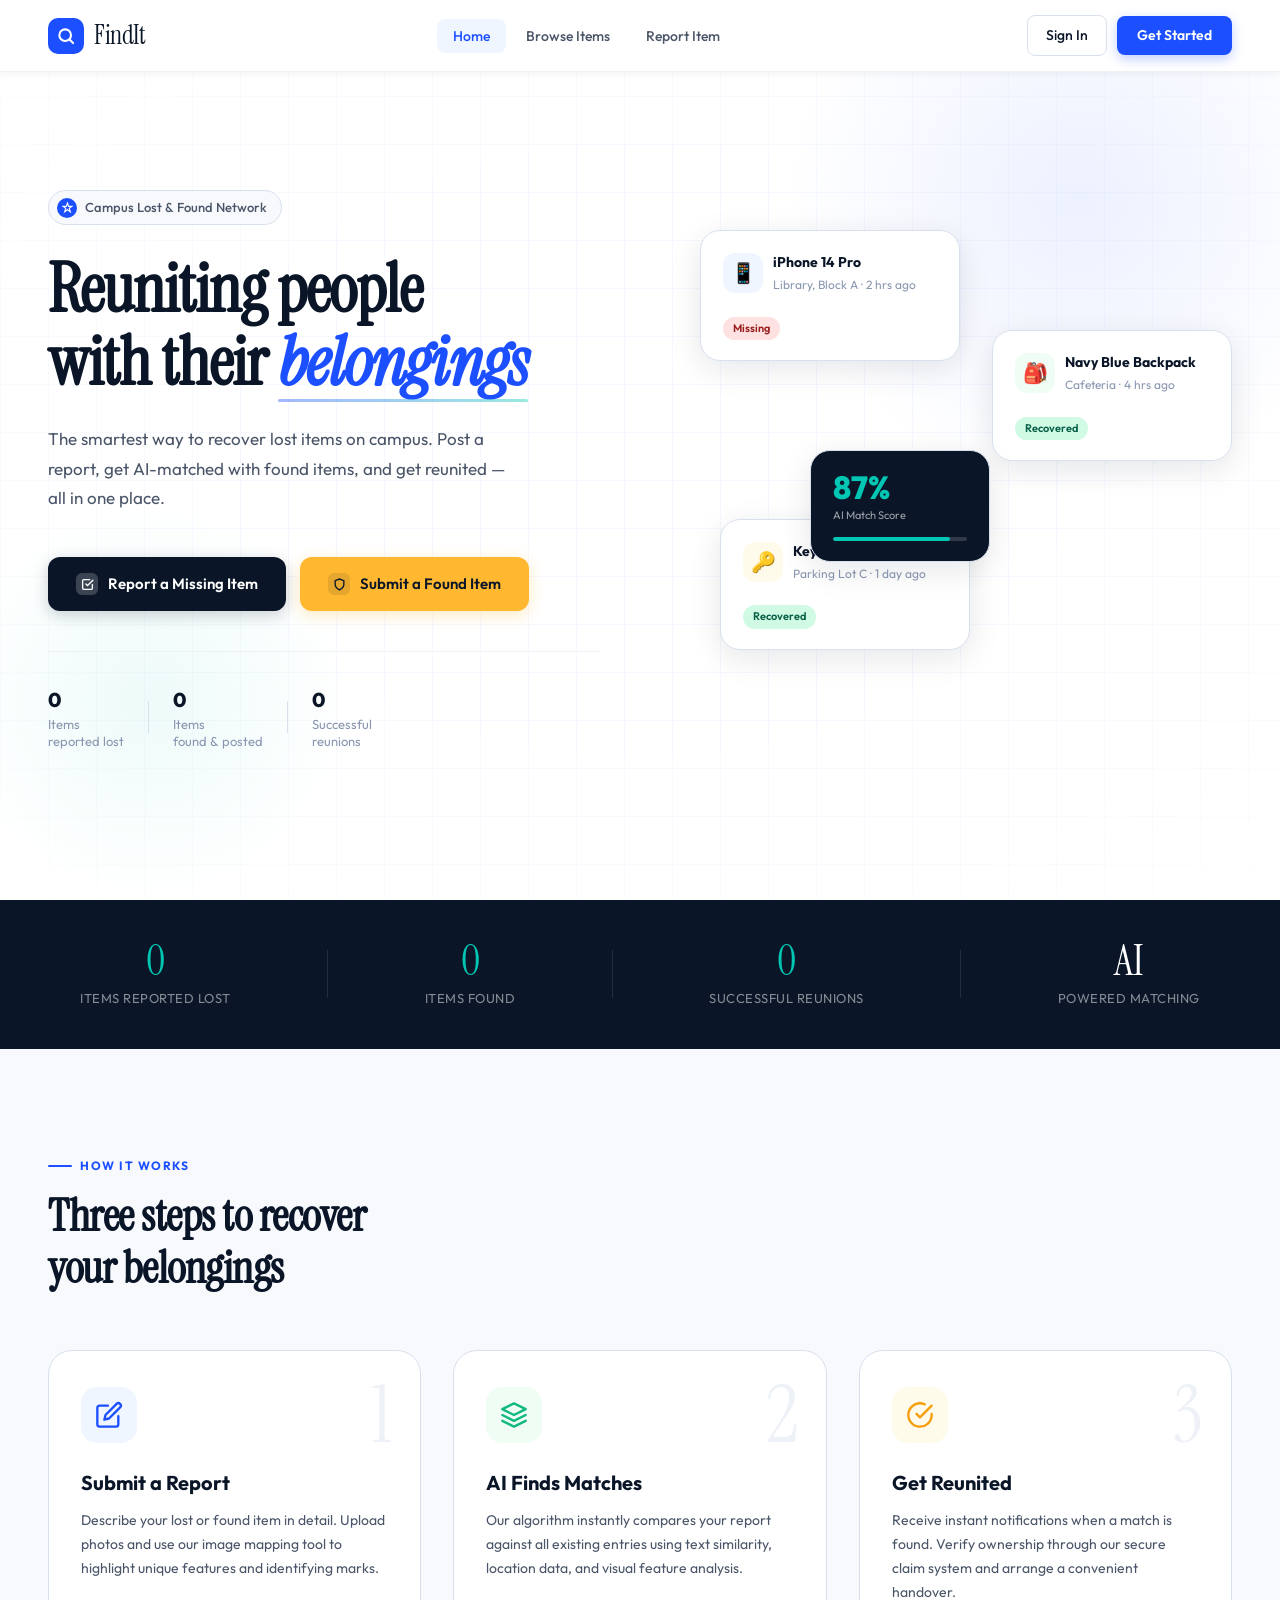
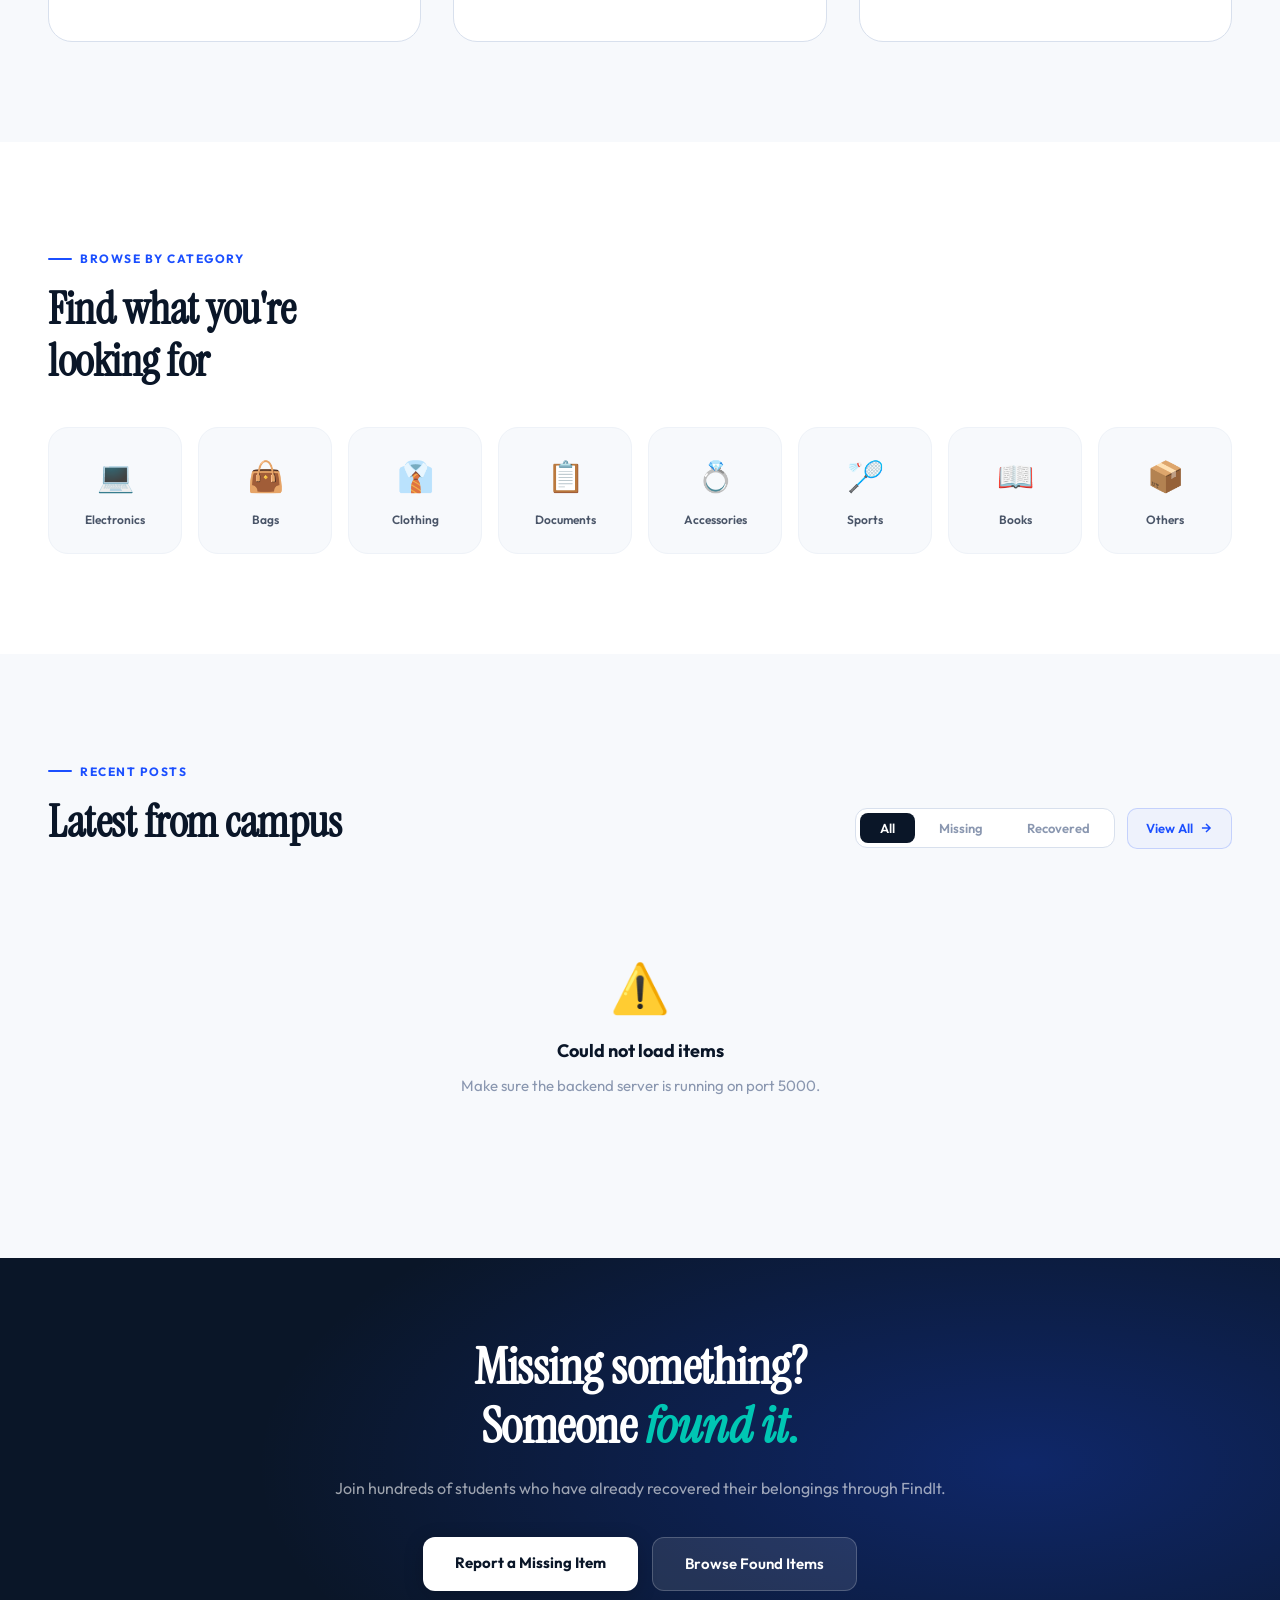
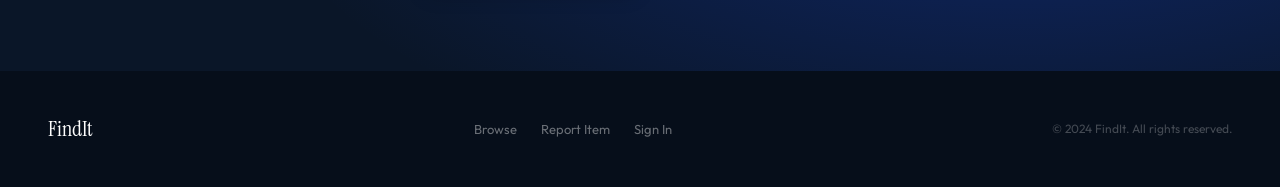
==== frontend/index.html @ bd4a15d5 "Final upload" ====
<!DOCTYPE html>
<html lang="en">
<head>
  <meta charset="UTF-8">
  <meta name="viewport" content="width=device-width, initial-scale=1.0">
  <title>FindIt — College Lost & Found Portal</title>
  <link rel="preconnect" href="https://fonts.googleapis.com">
  <link rel="preconnect" href="https://fonts.gstatic.com" crossorigin>
  <link href="https://fonts.googleapis.com/css2?family=Instrument+Serif:ital@0;1&family=Outfit:wght@300;400;500;600;700;800&display=swap" rel="stylesheet">
  <link rel="stylesheet" href="css/style.css">
  <style>
    :root {
      --navy:    #0A1628;
      --blue:    #1B4FFF;
      --sky:     #4C8EFF;
      --teal:    #00C6B3;
      --amber:   #FFB830;
      --cream:   #FFF8F0;
      --white:   #FFFFFF;
      --gray-50: #F7F9FC;
      --gray-100:#EEF2F8;
      --gray-200:#D8E0ED;
      --gray-400:#8A97B0;
      --gray-600:#4A5568;
      --text:    #0A1628;
      --shadow-sm: 0 2px 8px rgba(10,22,40,0.06);
      --shadow-md: 0 8px 32px rgba(10,22,40,0.10);
      --shadow-lg: 0 20px 60px rgba(10,22,40,0.14);
    }

    * { box-sizing: border-box; margin: 0; padding: 0; }
    html { scroll-behavior: smooth; }
    body {
      font-family: 'Outfit', sans-serif;
      background: var(--white);
      color: var(--text);
      overflow-x: hidden;
      -webkit-font-smoothing: antialiased;
    }
    a { text-decoration: none; color: inherit; }

    /* ── NAVBAR ── */
    .navbar {
      position: fixed; top: 0; left: 0; right: 0; z-index: 100;
      display: flex; align-items: center; justify-content: space-between;
      padding: 0 48px; height: 72px;
      background: rgba(255,255,255,0.92);
      backdrop-filter: blur(20px);
      border-bottom: 1px solid rgba(10,22,40,0.06);
      animation: fadeDown 0.6s ease both;
    }
    @keyframes fadeDown { from { opacity:0; transform:translateY(-16px); } to { opacity:1; transform:translateY(0); } }

    .nav-logo {
      display: flex; align-items: center; gap: 10px;
      font-family: 'Instrument Serif', serif;
      font-size: 26px; color: var(--navy);
      letter-spacing: -0.5px;
    }
    .nav-logo-icon {
      width: 36px; height: 36px;
      background: var(--blue);
      border-radius: 10px;
      display: flex; align-items: center; justify-content: center;
    }
    .nav-logo-icon svg { width: 20px; height: 20px; fill: none; stroke: white; stroke-width: 2.5; stroke-linecap: round; }

    .nav-links {
      display: flex; align-items: center; gap: 4px; list-style: none;
    }
    .nav-links a {
      padding: 8px 16px; border-radius: 8px;
      font-size: 14px; font-weight: 500; color: var(--gray-600);
      transition: all 0.18s;
    }
    .nav-links a:hover { background: var(--gray-50); color: var(--navy); }
    .nav-links a.active { color: var(--blue); }

    .nav-cta { display: flex; align-items: center; gap: 10px; }
    .btn-nav-login {
      padding: 8px 18px; border-radius: 8px;
      font-size: 14px; font-weight: 500; color: var(--navy);
      border: 1.5px solid var(--gray-200);
      transition: all 0.18s; background: white;
    }
    .btn-nav-login:hover { border-color: var(--blue); color: var(--blue); }
    .btn-nav-primary {
      padding: 8px 20px; border-radius: 8px;
      font-size: 14px; font-weight: 600; color: white;
      background: var(--blue);
      border: none; transition: all 0.18s;
      box-shadow: 0 4px 12px rgba(27,79,255,0.28);
    }
    .btn-nav-primary:hover { background: #1240E0; transform: translateY(-1px); box-shadow: 0 6px 20px rgba(27,79,255,0.36); }

    /* ── HERO ── */
    .hero {
      min-height: 100vh;
      display: flex; align-items: center;
      padding: 120px 48px 80px;
      position: relative;
      background: var(--white);
      overflow: hidden;
    }

    /* Subtle grid background */
    .hero::before {
      content: '';
      position: absolute; inset: 0;
      background-image:
        linear-gradient(rgba(27,79,255,0.04) 1px, transparent 1px),
        linear-gradient(90deg, rgba(27,79,255,0.04) 1px, transparent 1px);
      background-size: 48px 48px;
      mask-image: radial-gradient(ellipse 80% 80% at 50% 50%, black 40%, transparent 100%);
    }

    /* Glow blobs */
    .hero-blob-1 {
      position: absolute; width: 600px; height: 600px;
      background: radial-gradient(circle, rgba(27,79,255,0.08) 0%, transparent 70%);
      top: -100px; right: -100px; border-radius: 50%;
      animation: blobFloat 8s ease-in-out infinite;
    }
    .hero-blob-2 {
      position: absolute; width: 400px; height: 400px;
      background: radial-gradient(circle, rgba(0,198,179,0.07) 0%, transparent 70%);
      bottom: 0; left: -50px; border-radius: 50%;
      animation: blobFloat 10s ease-in-out infinite reverse;
    }
    @keyframes blobFloat { 0%,100% { transform: translate(0,0); } 50% { transform: translate(20px,-20px); } }

    .hero-inner {
      max-width: 1200px; margin: 0 auto; width: 100%;
      display: grid; grid-template-columns: 1fr 1fr;
      gap: 80px; align-items: center;
      position: relative; z-index: 1;
    }

    .hero-left { animation: fadeUp 0.8s ease 0.2s both; }
    @keyframes fadeUp { from { opacity:0; transform:translateY(24px); } to { opacity:1; transform:translateY(0); } }

    .hero-tag {
      display: inline-flex; align-items: center; gap: 8px;
      padding: 6px 14px 6px 8px;
      background: var(--gray-50);
      border: 1px solid var(--gray-200);
      border-radius: 100px;
      font-size: 13px; font-weight: 500; color: var(--gray-600);
      margin-bottom: 28px;
    }
    .hero-tag-dot {
      width: 20px; height: 20px; border-radius: 50%;
      background: var(--blue);
      display: flex; align-items: center; justify-content: center;
    }
    .hero-tag-dot svg { width: 11px; height: 11px; fill: none; stroke: white; stroke-width: 2.5; stroke-linecap: round; }

    .hero-title {
      font-family: 'Instrument Serif', serif;
      font-size: clamp(44px, 5.5vw, 68px);
      line-height: 1.08;
      color: var(--navy);
      margin-bottom: 24px;
      letter-spacing: -1px;
    }
    .hero-title em {
      font-style: italic;
      color: var(--blue);
      position: relative;
    }
    .hero-title em::after {
      content: '';
      position: absolute; bottom: 4px; left: 0; right: 0; height: 3px;
      background: linear-gradient(90deg, var(--blue), var(--teal));
      border-radius: 2px;
      opacity: 0.4;
    }

    .hero-sub {
      font-size: 17px; font-weight: 400; color: var(--gray-600);
      line-height: 1.75; margin-bottom: 44px; max-width: 460px;
    }

    .hero-actions { display: flex; gap: 14px; flex-wrap: wrap; }

    .btn-report-lost {
      display: inline-flex; align-items: center; gap: 10px;
      padding: 15px 28px; border-radius: 12px;
      font-size: 15px; font-weight: 600; color: white;
      background: var(--navy);
      border: none; cursor: pointer; transition: all 0.2s;
      box-shadow: 0 4px 16px rgba(10,22,40,0.2);
    }
    .btn-report-lost:hover { background: #142040; transform: translateY(-2px); box-shadow: 0 8px 28px rgba(10,22,40,0.28); }

    .btn-report-found {
      display: inline-flex; align-items: center; gap: 10px;
      padding: 15px 28px; border-radius: 12px;
      font-size: 15px; font-weight: 600; color: var(--navy);
      background: var(--amber);
      border: none; cursor: pointer; transition: all 0.2s;
      box-shadow: 0 4px 16px rgba(255,184,48,0.3);
    }
    .btn-report-found:hover { background: #F0A800; transform: translateY(-2px); box-shadow: 0 8px 28px rgba(255,184,48,0.4); }

    .btn-icon {
      width: 22px; height: 22px; border-radius: 6px;
      background: rgba(255,255,255,0.2);
      display: flex; align-items: center; justify-content: center; flex-shrink: 0;
    }
    .btn-icon svg { width: 13px; height: 13px; fill: none; stroke: currentColor; stroke-width: 2.5; stroke-linecap: round; }

    /* Hero trust bar */
    .hero-trust {
      display: flex; align-items: center; gap: 24px;
      margin-top: 40px; padding-top: 32px;
      border-top: 1px solid var(--gray-100);
    }
    .trust-item { display: flex; align-items: center; gap: 8px; }
    .trust-num { font-size: 20px; font-weight: 800; color: var(--navy); }
    .trust-label { font-size: 13px; color: var(--gray-400); line-height: 1.3; }
    .trust-divider { width: 1px; height: 32px; background: var(--gray-200); }

    /* ── HERO RIGHT — Floating Cards ── */
    .hero-right {
      position: relative; height: 480px;
      animation: fadeUp 0.8s ease 0.4s both;
    }

    .card-stack {
      position: absolute; inset: 0;
    }

    .fcard {
      position: absolute;
      background: white;
      border-radius: 20px;
      border: 1px solid var(--gray-200);
      box-shadow: var(--shadow-md);
      padding: 20px 22px;
      transition: transform 0.3s;
    }
    .fcard:hover { transform: translateY(-4px) !important; }

    .fcard-1 {
      top: 0; left: 20px; width: 260px;
      animation: float1 4s ease-in-out infinite;
    }
    .fcard-2 {
      top: 100px; right: 0; width: 240px;
      animation: float2 5s ease-in-out infinite;
    }
    .fcard-3 {
      bottom: 60px; left: 40px; width: 250px;
      animation: float3 4.5s ease-in-out infinite;
    }
    .fcard-match {
      top: 220px; left: 130px; width: 180px;
      background: var(--navy); color: white;
      animation: float2 3.5s ease-in-out infinite reverse;
    }

    @keyframes float1 { 0%,100%{transform:translateY(0)} 50%{transform:translateY(-10px)} }
    @keyframes float2 { 0%,100%{transform:translateY(0)} 50%{transform:translateY(-14px)} }
    @keyframes float3 { 0%,100%{transform:translateY(0)} 50%{transform:translateY(-8px)} }

    .fcard-header { display: flex; align-items: center; gap: 10px; margin-bottom: 12px; }
    .fcard-icon {
      width: 40px; height: 40px; border-radius: 12px;
      display: flex; align-items: center; justify-content: center;
      font-size: 20px; flex-shrink: 0;
    }
    .fcard-title { font-size: 14px; font-weight: 700; color: var(--navy); }
    .fcard-sub { font-size: 12px; color: var(--gray-400); margin-top: 2px; }
    .fcard-badge {
      display: inline-flex; padding: 3px 10px; border-radius: 100px;
      font-size: 11px; font-weight: 600; margin-top: 10px;
    }
    .badge-lost  { background: #FEE2E2; color: #991B1B; }
    .badge-found { background: #D1FAE5; color: #065F46; }

    .match-score {
      font-size: 32px; font-weight: 800; color: var(--teal);
      line-height: 1;
    }
    .match-label { font-size: 11px; color: rgba(255,255,255,0.6); margin-top: 4px; }
    .match-bar {
      height: 4px; background: rgba(255,255,255,0.15);
      border-radius: 2px; margin-top: 12px; overflow: hidden;
    }
    .match-fill {
      height: 100%; background: var(--teal); border-radius: 2px;
      width: 87%; animation: fillBar 2s ease 1s both;
    }
    @keyframes fillBar { from{width:0} to{width:87%} }

    /* ── STATS BAR ── */
    .stats-section {
      background: var(--navy);
      padding: 40px 48px;
    }
    .stats-inner {
      max-width: 1200px; margin: 0 auto;
      display: flex; align-items: center; justify-content: space-around;
      flex-wrap: wrap; gap: 32px;
    }
    .stat-item { text-align: center; }
    .stat-val {
      font-family: 'Instrument Serif', serif;
      font-size: 42px; color: white; line-height: 1;
    }
    .stat-val span { color: var(--teal); }
    .stat-lab { font-size: 13px; color: rgba(255,255,255,0.5); margin-top: 6px; letter-spacing: 0.5px; text-transform: uppercase; }
    .stat-div { width: 1px; height: 48px; background: rgba(255,255,255,0.1); }

    /* ── HOW IT WORKS ── */
    .hiw-section {
      padding: 100px 48px;
      background: var(--gray-50);
    }
    .section-label {
      display: inline-flex; align-items: center; gap: 8px;
      font-size: 12px; font-weight: 700; color: var(--blue);
      text-transform: uppercase; letter-spacing: 1.5px;
      margin-bottom: 16px;
    }
    .section-label::before {
      content: ''; width: 24px; height: 2px;
      background: var(--blue); border-radius: 1px;
    }
    .section-title {
      font-family: 'Instrument Serif', serif;
      font-size: clamp(32px, 3.5vw, 48px);
      color: var(--navy); line-height: 1.15;
      letter-spacing: -0.5px; margin-bottom: 56px;
    }
    .hiw-grid {
      max-width: 1200px; margin: 0 auto;
      display: grid; grid-template-columns: repeat(3, 1fr); gap: 32px;
    }
    .hiw-card {
      background: white; border-radius: 24px;
      padding: 36px 32px;
      border: 1px solid var(--gray-200);
      position: relative; overflow: hidden;
      transition: all 0.25s;
    }
    .hiw-card:hover { transform: translateY(-4px); box-shadow: var(--shadow-md); border-color: var(--blue); }
    .hiw-card::before {
      content: attr(data-num);
      position: absolute; top: 24px; right: 28px;
      font-family: 'Instrument Serif', serif;
      font-size: 80px; color: var(--gray-100);
      line-height: 1; pointer-events: none;
    }
    .hiw-icon {
      width: 56px; height: 56px; border-radius: 16px;
      display: flex; align-items: center; justify-content: center;
      margin-bottom: 24px;
    }
    .hiw-icon svg { width: 28px; height: 28px; fill: none; stroke-width: 2; stroke-linecap: round; stroke-linejoin: round; }
    .hiw-card h3 { font-size: 20px; font-weight: 700; color: var(--navy); margin-bottom: 10px; }
    .hiw-card p  { font-size: 14px; color: var(--gray-600); line-height: 1.7; }

    /* ── CATEGORIES ── */
    .cat-section {
      padding: 100px 48px;
      background: white;
    }
    .cat-grid {
      max-width: 1200px; margin: 0 auto;
      display: grid; grid-template-columns: repeat(8, 1fr); gap: 16px;
    }
    .cat-card {
      background: var(--gray-50);
      border: 1.5px solid var(--gray-100);
      border-radius: 20px; padding: 24px 12px;
      text-align: center; cursor: pointer;
      transition: all 0.2s;
    }
    .cat-card:hover {
      background: white;
      border-color: var(--blue);
      transform: translateY(-4px);
      box-shadow: 0 8px 24px rgba(27,79,255,0.1);
    }
    .cat-emoji { font-size: 30px; margin-bottom: 10px; display: block; }
    .cat-name  { font-size: 12px; font-weight: 600; color: var(--gray-600); }

    /* ── RECENT ITEMS ── */
    .items-section {
      padding: 100px 48px;
      background: var(--gray-50);
    }
    .items-header {
      max-width: 1200px; margin: 0 auto 40px;
      display: flex; align-items: flex-end; justify-content: space-between;
      flex-wrap: wrap; gap: 20px;
    }
    .toggle-pills {
      display: flex; background: white;
      border: 1.5px solid var(--gray-200);
      border-radius: 12px; padding: 4px; gap: 4px;
    }
    .pill {
      padding: 7px 20px; border-radius: 8px;
      font-size: 13px; font-weight: 600;
      border: none; background: none; cursor: pointer;
      color: var(--gray-400); transition: all 0.18s;
    }
    .pill.active { background: var(--navy); color: white; }

    .btn-view-all {
      display: inline-flex; align-items: center; gap: 6px;
      padding: 9px 18px; border-radius: 10px;
      font-size: 13px; font-weight: 600; color: var(--blue);
      border: 1.5px solid rgba(27,79,255,0.2);
      background: rgba(27,79,255,0.04);
      transition: all 0.18s;
    }
    .btn-view-all:hover { background: rgba(27,79,255,0.08); }
    .btn-view-all svg { width: 14px; height: 14px; fill: none; stroke: currentColor; stroke-width: 2.5; }

    .items-grid {
      max-width: 1200px; margin: 0 auto;
      display: grid; grid-template-columns: repeat(4, 1fr); gap: 20px;
    }
    .item-card {
      background: white; border-radius: 20px;
      border: 1.5px solid var(--gray-200);
      overflow: hidden; cursor: pointer; transition: all 0.22s;
    }
    .item-card:hover { transform: translateY(-5px); box-shadow: var(--shadow-md); border-color: rgba(27,79,255,0.3); }
    .item-img {
      width: 100%; height: 180px; object-fit: cover;
      background: var(--gray-50); display: block;
    }
    .item-img-placeholder {
      width: 100%; height: 180px;
      background: linear-gradient(135deg, var(--gray-50), var(--gray-100));
      display: flex; align-items: center; justify-content: center;
      font-size: 48px;
    }
    .item-body { padding: 16px 18px 20px; }
    .item-badges { display: flex; gap: 6px; margin-bottom: 10px; }
    .item-badge {
      padding: 3px 10px; border-radius: 100px;
      font-size: 11px; font-weight: 700; text-transform: uppercase; letter-spacing: 0.3px;
    }
    .item-badge-lost   { background: #FEE2E2; color: #991B1B; }
    .item-badge-found  { background: #D1FAE5; color: #065F46; }
    .item-badge-open   { background: #DBEAFE; color: #1D4ED8; }
    .item-badge-resolved { background: var(--gray-100); color: var(--gray-600); }
    .item-title { font-size: 15px; font-weight: 700; color: var(--navy); margin-bottom: 8px; line-height: 1.4; }
    .item-meta  { display: flex; flex-direction: column; gap: 4px; }
    .item-meta-row { display: flex; align-items: center; gap: 6px; font-size: 12px; color: var(--gray-400); }
    .item-meta-row svg { width: 12px; height: 12px; fill: none; stroke: currentColor; stroke-width: 2; flex-shrink: 0; }

    /* skeleton */
    .skeleton { background: linear-gradient(90deg, var(--gray-100) 25%, var(--gray-200) 50%, var(--gray-100) 75%); background-size: 200%; animation: shimmer 1.3s infinite; border-radius: 8px; }
    @keyframes shimmer { to { background-position: -200% 0; } }

    /* ── CTA BANNER ── */
    .cta-section {
      padding: 80px 48px;
      background: var(--navy);
      position: relative; overflow: hidden;
    }
    .cta-section::before {
      content: '';
      position: absolute; inset: 0;
      background: radial-gradient(ellipse 60% 80% at 80% 50%, rgba(27,79,255,0.3), transparent);
    }
    .cta-inner {
      max-width: 800px; margin: 0 auto;
      text-align: center; position: relative; z-index: 1;
    }
    .cta-inner h2 {
      font-family: 'Instrument Serif', serif;
      font-size: clamp(32px, 4vw, 52px);
      color: white; line-height: 1.15; margin-bottom: 20px;
      letter-spacing: -0.5px;
    }
    .cta-inner h2 em { font-style: italic; color: var(--teal); }
    .cta-inner p { font-size: 16px; color: rgba(255,255,255,0.6); margin-bottom: 36px; }
    .cta-btns { display: flex; gap: 14px; justify-content: center; flex-wrap: wrap; }
    .btn-cta-primary {
      padding: 14px 32px; border-radius: 12px;
      font-size: 15px; font-weight: 700; color: var(--navy);
      background: white; border: none; cursor: pointer;
      transition: all 0.2s; box-shadow: 0 4px 20px rgba(0,0,0,0.2);
    }
    .btn-cta-primary:hover { transform: translateY(-2px); box-shadow: 0 8px 32px rgba(0,0,0,0.3); }
    .btn-cta-secondary {
      padding: 14px 32px; border-radius: 12px;
      font-size: 15px; font-weight: 600; color: white;
      background: rgba(255,255,255,0.1);
      border: 1.5px solid rgba(255,255,255,0.2); cursor: pointer;
      transition: all 0.2s;
    }
    .btn-cta-secondary:hover { background: rgba(255,255,255,0.16); }

    /* ── FOOTER ── */
    .footer {
      background: #060E1A; padding: 40px 48px;
      display: flex; align-items: center; justify-content: space-between;
      flex-wrap: wrap; gap: 20px;
    }
    .footer-logo {
      font-family: 'Instrument Serif', serif;
      font-size: 22px; color: white;
    }
    .footer-links { display: flex; gap: 24px; }
    .footer-links a { font-size: 13px; color: rgba(255,255,255,0.4); transition: color 0.18s; }
    .footer-links a:hover { color: rgba(255,255,255,0.8); }
    .footer-copy { font-size: 12px; color: rgba(255,255,255,0.25); }

    /* ── EMPTY STATE ── */
    .empty-state { text-align: center; padding: 60px 20px; grid-column: 1/-1; }
    .empty-state p { color: var(--gray-400); font-size: 15px; margin-top: 8px; }

    /* ── RESPONSIVE ── */
    @media (max-width: 1024px) {
      .hero-inner { grid-template-columns: 1fr; gap: 48px; }
      .hero-right { display: none; }
      .items-grid { grid-template-columns: repeat(3, 1fr); }
      .cat-grid   { grid-template-columns: repeat(4, 1fr); }
      .hiw-grid   { grid-template-columns: 1fr; }
    }
    @media (max-width: 768px) {
      .navbar { padding: 0 20px; }
      .nav-links { display: none; }
      .hero { padding: 100px 20px 60px; }
      .items-grid { grid-template-columns: repeat(2, 1fr); }
      .cat-grid   { grid-template-columns: repeat(4, 1fr); }
      .stats-inner { gap: 20px; }
      .stat-div { display: none; }
      .hiw-section, .cat-section, .items-section, .cta-section { padding: 64px 20px; }
      .footer { flex-direction: column; align-items: flex-start; padding: 32px 20px; }
    }
    @media (max-width: 480px) {
      .items-grid { grid-template-columns: 1fr; }
      .cat-grid   { grid-template-columns: repeat(4, 1fr); }
      .hero-actions { flex-direction: column; }
      .btn-report-lost, .btn-report-found { width: 100%; justify-content: center; }
    }
  </style>
</head>
<body>

<!-- NAVBAR -->
<nav class="navbar">
  <a href="index.html" class="nav-logo">
    <div class="nav-logo-icon">
      <svg viewBox="0 0 24 24"><circle cx="11" cy="11" r="7"/><path d="m16.5 16.5 4 4"/></svg>
    </div>
    FindIt
  </a>
  <ul class="nav-links">
    <li><a href="index.html" class="active">Home</a></li>
    <li><a href="pages/browse.html">Browse Items</a></li>
    <li><a href="pages/report.html">Report Item</a></li>
  </ul>
  <div class="nav-cta" id="nav-cta">
    <a href="pages/login.html" class="btn-nav-login">Sign In</a>
    <a href="pages/register.html" class="btn-nav-primary">Get Started</a>
  </div>
</nav>

<!-- HERO -->
<section class="hero">
  <div class="hero-blob-1"></div>
  <div class="hero-blob-2"></div>
  <div class="hero-inner">
    <div class="hero-left">
      <div class="hero-tag">
        <div class="hero-tag-dot">
          <svg viewBox="0 0 24 24"><path d="M12 2l2.4 7.4H22l-6.2 4.5 2.4 7.4L12 17l-6.2 4.3 2.4-7.4L2 9.4h7.6z"/></svg>
        </div>
        Campus Lost & Found Network
      </div>
      <h1 class="hero-title">
        Reuniting people<br>
        with their <em>belongings</em>
      </h1>
      <p class="hero-sub">
        The smartest way to recover lost items on campus. 
        Post a report, get AI-matched with found items, 
        and get reunited — all in one place.
      </p>
      <div class="hero-actions">
        <a href="pages/report.html?type=lost" class="btn-report-lost">
          <div class="btn-icon">
            <svg viewBox="0 0 24 24"><path d="M9 11l3 3L22 4"/><path d="M21 12v7a2 2 0 01-2 2H5a2 2 0 01-2-2V5a2 2 0 012-2h11"/></svg>
          </div>
          Report a Missing Item
        </a>
        <a href="pages/report.html?type=found" class="btn-report-found">
          <div class="btn-icon" style="background:rgba(10,22,40,0.1);">
            <svg viewBox="0 0 24 24"><path d="M12 22s8-4 8-10V5l-8-3-8 3v7c0 6 8 10 8 10z"/></svg>
          </div>
          Submit a Found Item
        </a>
      </div>
      <div class="hero-trust">
        <div class="trust-item">
          <div>
            <div class="trust-num" id="stat-lost">—</div>
            <div class="trust-label">Items<br>reported lost</div>
          </div>
        </div>
        <div class="trust-divider"></div>
        <div class="trust-item">
          <div>
            <div class="trust-num" id="stat-found">—</div>
            <div class="trust-label">Items<br>found & posted</div>
          </div>
        </div>
        <div class="trust-divider"></div>
        <div class="trust-item">
          <div>
            <div class="trust-num" id="stat-resolved">—</div>
            <div class="trust-label">Successful<br>reunions</div>
          </div>
        </div>
      </div>
    </div>

    <!-- Floating cards -->
    <div class="hero-right">
      <div class="card-stack">
        <div class="fcard fcard-1">
          <div class="fcard-header">
            <div class="fcard-icon" style="background:#EFF6FF;">📱</div>
            <div>
              <div class="fcard-title">iPhone 14 Pro</div>
              <div class="fcard-sub">Library, Block A · 2 hrs ago</div>
            </div>
          </div>
          <span class="fcard-badge badge-lost">Missing</span>
        </div>

        <div class="fcard fcard-2">
          <div class="fcard-header">
            <div class="fcard-icon" style="background:#F0FDF4;">🎒</div>
            <div>
              <div class="fcard-title">Navy Blue Backpack</div>
              <div class="fcard-sub">Cafeteria · 4 hrs ago</div>
            </div>
          </div>
          <span class="fcard-badge badge-found">Recovered</span>
        </div>

        <div class="fcard fcard-3">
          <div class="fcard-header">
            <div class="fcard-icon" style="background:#FFFBEB;">🔑</div>
            <div>
              <div class="fcard-title">Key Bundle</div>
              <div class="fcard-sub">Parking Lot C · 1 day ago</div>
            </div>
          </div>
          <span class="fcard-badge badge-found">Recovered</span>
        </div>

        <div class="fcard fcard-match">
          <div class="match-score">87%</div>
          <div class="match-label">AI Match Score</div>
          <div class="match-bar"><div class="match-fill"></div></div>
        </div>
      </div>
    </div>
  </div>
</section>

<!-- STATS BAR -->
<section class="stats-section">
  <div class="stats-inner">
    <div class="stat-item">
      <div class="stat-val"><span id="s-lost">0</span></div>
      <div class="stat-lab">Items Reported Lost</div>
    </div>
    <div class="stat-div"></div>
    <div class="stat-item">
      <div class="stat-val"><span id="s-found">0</span></div>
      <div class="stat-lab">Items Found</div>
    </div>
    <div class="stat-div"></div>
    <div class="stat-item">
      <div class="stat-val"><span id="s-resolved">0</span></div>
      <div class="stat-lab">Successful Reunions</div>
    </div>
    <div class="stat-div"></div>
    <div class="stat-item">
      <div class="stat-val">AI</div>
      <div class="stat-lab">Powered Matching</div>
    </div>
  </div>
</section>

<!-- HOW IT WORKS -->
<section class="hiw-section">
  <div style="max-width:1200px;margin:0 auto;">
    <div class="section-label">How It Works</div>
    <h2 class="section-title">Three steps to recover<br>your belongings</h2>
    <div class="hiw-grid">
      <div class="hiw-card" data-num="1">
        <div class="hiw-icon" style="background:#EFF6FF;">
          <svg stroke="#1B4FFF" viewBox="0 0 24 24"><path d="M11 4H4a2 2 0 00-2 2v14a2 2 0 002 2h14a2 2 0 002-2v-7"/><path d="M18.5 2.5a2.121 2.121 0 013 3L12 15l-4 1 1-4 9.5-9.5z"/></svg>
        </div>
        <h3>Submit a Report</h3>
        <p>Describe your lost or found item in detail. Upload photos and use our image mapping tool to highlight unique features and identifying marks.</p>
      </div>
      <div class="hiw-card" data-num="2">
        <div class="hiw-icon" style="background:#F0FDF4;">
          <svg stroke="#10B981" viewBox="0 0 24 24"><path d="M12 2L2 7l10 5 10-5-10-5z"/><path d="M2 17l10 5 10-5"/><path d="M2 12l10 5 10-5"/></svg>
        </div>
        <h3>AI Finds Matches</h3>
        <p>Our algorithm instantly compares your report against all existing entries using text similarity, location data, and visual feature analysis.</p>
      </div>
      <div class="hiw-card" data-num="3">
        <div class="hiw-icon" style="background:#FFFBEB;">
          <svg stroke="#F59E0B" viewBox="0 0 24 24"><path d="M22 11.08V12a10 10 0 11-5.93-9.14"/><polyline points="22 4 12 14.01 9 11.01"/></svg>
        </div>
        <h3>Get Reunited</h3>
        <p>Receive instant notifications when a match is found. Verify ownership through our secure claim system and arrange a convenient handover.</p>
      </div>
    </div>
  </div>
</section>

<!-- CATEGORIES -->
<section class="cat-section">
  <div style="max-width:1200px;margin:0 auto;">
    <div class="section-label">Browse by Category</div>
    <h2 class="section-title" style="margin-bottom:40px;">Find what you're<br>looking for</h2>
    <div class="cat-grid">
      <div class="cat-card" onclick="browseCategory('Electronics')">
        <span class="cat-emoji">💻</span>
        <div class="cat-name">Electronics</div>
      </div>
      <div class="cat-card" onclick="browseCategory('Bags')">
        <span class="cat-emoji">👜</span>
        <div class="cat-name">Bags</div>
      </div>
      <div class="cat-card" onclick="browseCategory('Clothing')">
        <span class="cat-emoji">👔</span>
        <div class="cat-name">Clothing</div>
      </div>
      <div class="cat-card" onclick="browseCategory('Documents')">
        <span class="cat-emoji">📋</span>
        <div class="cat-name">Documents</div>
      </div>
      <div class="cat-card" onclick="browseCategory('Accessories')">
        <span class="cat-emoji">💍</span>
        <div class="cat-name">Accessories</div>
      </div>
      <div class="cat-card" onclick="browseCategory('Sports')">
        <span class="cat-emoji">🏸</span>
        <div class="cat-name">Sports</div>
      </div>
      <div class="cat-card" onclick="browseCategory('Books')">
        <span class="cat-emoji">📖</span>
        <div class="cat-name">Books</div>
      </div>
      <div class="cat-card" onclick="browseCategory('Others')">
        <span class="cat-emoji">📦</span>
        <div class="cat-name">Others</div>
      </div>
    </div>
  </div>
</section>

<!-- RECENT ITEMS -->
<section class="items-section">
  <div class="items-header">
    <div>
      <div class="section-label">Recent Posts</div>
      <h2 class="section-title" style="margin-bottom:0;">Latest from campus</h2>
    </div>
    <div style="display:flex;align-items:center;gap:12px;flex-wrap:wrap;">
      <div class="toggle-pills">
        <button class="pill active" onclick="filterItems('all',this)">All</button>
        <button class="pill" onclick="filterItems('lost',this)">Missing</button>
        <button class="pill" onclick="filterItems('found',this)">Recovered</button>
      </div>
      <a href="pages/browse.html" class="btn-view-all">
        View All
        <svg viewBox="0 0 24 24"><path d="M5 12h14M12 5l7 7-7 7"/></svg>
      </a>
    </div>
  </div>
  <div class="items-grid" id="items-grid">
    <div class="item-card">
  <div class="skeleton" style="height:180px;border-radius:0;"></div>
  <div style="padding:16px 18px 20px;">
    <div class="skeleton" style="height:14px;width:80px;margin-bottom:12px;"></div>
    <div class="skeleton" style="height:18px;margin-bottom:8px;"></div>
    <div class="skeleton" style="height:12px;width:60%;"></div>
  </div>
</div>
<div class="item-card">
  <div class="skeleton" style="height:180px;border-radius:0;"></div>
  <div style="padding:16px 18px 20px;">
    <div class="skeleton" style="height:14px;width:80px;margin-bottom:12px;"></div>
    <div class="skeleton" style="height:18px;margin-bottom:8px;"></div>
    <div class="skeleton" style="height:12px;width:60%;"></div>
  </div>
</div>
<div class="item-card">
  <div class="skeleton" style="height:180px;border-radius:0;"></div>
  <div style="padding:16px 18px 20px;">
    <div class="skeleton" style="height:14px;width:80px;margin-bottom:12px;"></div>
    <div class="skeleton" style="height:18px;margin-bottom:8px;"></div>
    <div class="skeleton" style="height:12px;width:60%;"></div>
  </div>
</div>
<div class="item-card">
  <div class="skeleton" style="height:180px;border-radius:0;"></div>
  <div style="padding:16px 18px 20px;">
    <div class="skeleton" style="height:14px;width:80px;margin-bottom:12px;"></div>
    <div class="skeleton" style="height:18px;margin-bottom:8px;"></div>
    <div class="skeleton" style="height:12px;width:60%;"></div>
  </div>
</div>
  </div>
</section>

<!-- CTA BANNER -->
<section class="cta-section">
  <div class="cta-inner">
    <h2>Missing something?<br>Someone <em>found it.</em></h2>
    <p>Join hundreds of students who have already recovered their belongings through FindIt.</p>
    <div class="cta-btns">
      <a href="pages/report.html?type=lost" class="btn-cta-primary">Report a Missing Item</a>
      <a href="pages/browse.html" class="btn-cta-secondary">Browse Found Items</a>
    </div>
  </div>
</section>

<!-- FOOTER -->
<footer class="footer">
  <div class="footer-logo">FindIt</div>
  <div class="footer-links">
    <a href="pages/browse.html">Browse</a>
    <a href="pages/report.html">Report Item</a>
    <a href="pages/login.html">Sign In</a>
  </div>
  <div class="footer-copy">© 2024 FindIt. All rights reserved.</div>
</footer>

<script src="js/api.js"></script>
<script>
  let currentFilter = 'all';

  async function loadStats() {
    try {
      const data = await Items.stats();
      document.getElementById('stat-lost').textContent     = data.totalLost  || 0;
      document.getElementById('stat-found').textContent    = data.totalFound || 0;
      document.getElementById('stat-resolved').textContent = data.resolved   || 0;
      document.getElementById('s-lost').textContent        = data.totalLost  || 0;
      document.getElementById('s-found').textContent       = data.totalFound || 0;
      document.getElementById('s-resolved').textContent    = data.resolved   || 0;
    } catch(e) {
      ['stat-lost','stat-found','stat-resolved','s-lost','s-found','s-resolved']
        .forEach(id => document.getElementById(id).textContent = '0');
    }
  }

  function getCatIcon(c) {
    return {Electronics:'💻',Bags:'👜',Clothing:'👔',Documents:'📋',Accessories:'💍',Sports:'🏸',Books:'📖',Others:'📦'}[c]||'📦';
  }

  function formatDate(iso) {
    if (!iso) return '';
    const d = new Date(iso), now = new Date();
    const diff = Math.floor((now - d) / 1000);
    if (diff < 3600)   return `${Math.floor(diff/60)}m ago`;
    if (diff < 86400)  return `${Math.floor(diff/3600)}h ago`;
    if (diff < 604800) return `${Math.floor(diff/86400)}d ago`;
    return d.toLocaleDateString();
  }

  async function loadItems(type='all') {
    const grid = document.getElementById('items-grid');
    grid.innerHTML = [...Array(8)].fill(0).map(()=>`
      <div class="item-card">
        <div class="skeleton" style="height:180px;border-radius:0;"></div>
        <div style="padding:16px 18px 20px;">
          <div class="skeleton" style="height:14px;width:80px;margin-bottom:12px;"></div>
          <div class="skeleton" style="height:18px;margin-bottom:8px;"></div>
          <div class="skeleton" style="height:12px;width:60%;"></div>
        </div>
      </div>
    `).join('');

    try {
      const params = { limit: 8 };
      if (type !== 'all') params.type = type;
      const data = await Items.getAll(params);
      const items = data.items || [];

      if (!items.length) {
        grid.innerHTML = `<div class="empty-state">
          <div style="font-size:48px;margin-bottom:12px;">📭</div>
          <h3 style="font-size:18px;font-weight:700;color:var(--navy);">No items yet</h3>
          <p>Be the first to post a lost or found item!</p>
          <a href="pages/report.html" style="display:inline-block;margin-top:16px;padding:10px 24px;background:var(--blue);color:white;border-radius:10px;font-weight:600;font-size:14px;">Report an Item</a>
        </div>`;
        return;
      }

      grid.innerHTML = items.map(item => `
        <div class="item-card" onclick="window.location='pages/item.html?id=${item._id}'">
          ${item.imageUrl
            ? `<img class="item-img" src="${item.imageUrl}" alt="${item.title}" loading="lazy">`
            : `<div class="item-img-placeholder">${getCatIcon(item.category)}</div>`
          }
          <div class="item-body">
            <div class="item-badges">
              <span class="item-badge item-badge-${item.type}">${item.type==='lost'?'Missing':'Recovered'}</span>
              <span class="item-badge ${item.status==='resolved'?'item-badge-resolved':'item-badge-open'}">${item.status==='resolved'?'Closed':'Active'}</span>
            </div>
            <div class="item-title">${item.title}</div>
            <div class="item-meta">
              <div class="item-meta-row">
                <svg viewBox="0 0 24 24"><path d="M21 10c0 7-9 13-9 13s-9-6-9-13a9 9 0 0118 0z"/><circle cx="12" cy="10" r="3"/></svg>
                ${item.location}
              </div>
              <div class="item-meta-row">
                <svg viewBox="0 0 24 24"><circle cx="12" cy="12" r="10"/><polyline points="12 6 12 12 16 14"/></svg>
                ${formatDate(item.createdAt)}
                ${item.hotspots&&item.hotspots.length?`<span style="color:var(--amber);font-weight:600;">· ${item.hotspots.length} pins</span>`:''}
              </div>
            </div>
          </div>
        </div>
      `).join('');
    } catch(e) {
      grid.innerHTML = `<div class="empty-state">
        <div style="font-size:48px;margin-bottom:12px;">⚠️</div>
        <h3 style="font-size:18px;font-weight:700;color:var(--navy);">Could not load items</h3>
        <p>Make sure the backend server is running on port 5000.</p>
      </div>`;
    }
  }

  function filterItems(type, btn) {
    currentFilter = type;
    document.querySelectorAll('.pill').forEach(b => b.classList.remove('active'));
    btn.classList.add('active');
    loadItems(type);
  }

  function browseCategory(cat) {
    window.location.href = `pages/browse.html?category=${encodeURIComponent(cat)}`;
  }

  // Update navbar for logged in users
  const user = getCurrentUser();
  if (user) {
    document.getElementById('nav-cta').innerHTML = `
      <a href="pages/dashboard.html" class="btn-nav-login">Dashboard</a>
      <a href="pages/report.html" class="btn-nav-primary">+ Report Item</a>
    `;
  }

  loadStats();
  loadItems();
</script>
</body>
</html>
---- frontend/css/style.css ----
@import url('https://fonts.googleapis.com/css2?family=Poppins:wght@300;400;500;600;700;800&family=DM+Serif+Display:ital@0;1&display=swap');

/* ===== CSS VARIABLES ===== */
:root {
  --primary:        #2563EB;
  --primary-dark:   #1D4ED8;
  --primary-light:  #EFF6FF;
  --amber:          #F59E0B;
  --amber-light:    #FFFBEB;
  --success:        #10B981;
  --danger:         #EF4444;
  --bg:             #FFFFFF;
  --bg-secondary:   #F8F9FA;
  --bg-card:        #FFFFFF;
  --text:           #111827;
  --text-secondary: #6B7280;
  --border:         #E5E7EB;
  --shadow:         0 2px 12px rgba(0,0,0,0.08);
  --shadow-md:      0 4px 24px rgba(0,0,0,0.12);
  --shadow-lg:      0 8px 40px rgba(0,0,0,0.16);
  --radius:         16px;
  --radius-sm:      10px;
  --radius-pill:    999px;
}

/* ===== RESET ===== */
*, *::before, *::after { box-sizing: border-box; margin: 0; padding: 0; }
html { scroll-behavior: smooth; }
body {
  font-family: 'Poppins', sans-serif;
  background: var(--bg-secondary);
  color: var(--text);
  line-height: 1.6;
  -webkit-font-smoothing: antialiased;
}
a { text-decoration: none; color: inherit; }
img { max-width: 100%; }
button { font-family: inherit; cursor: pointer; }

/* ===== TOAST ANIMATION ===== */
@keyframes slideIn {
  from { opacity: 0; transform: translateX(40px); }
  to   { opacity: 1; transform: translateX(0); }
}

/* ===== NAVBAR ===== */
.navbar {
  position: sticky; top: 0; z-index: 100;
  background: white;
  border-bottom: 1px solid var(--border);
  box-shadow: 0 1px 8px rgba(0,0,0,0.06);
  padding: 0 32px;
  height: 68px;
  display: flex; align-items: center; justify-content: space-between;
}
.navbar-brand {
  display: flex; align-items: center; gap: 10px;
  font-size: 20px; font-weight: 800; color: var(--primary);
}
.navbar-brand .brand-dot { color: var(--amber); }
.nav-links {
  display: flex; align-items: center; gap: 8px;
  list-style: none;
}
.nav-links a {
  padding: 8px 16px;
  border-radius: var(--radius-pill);
  font-size: 14px; font-weight: 500; color: var(--text-secondary);
  transition: all 0.2s;
}
.nav-links a:hover { background: var(--bg-secondary); color: var(--primary); }
.nav-links a.active { color: var(--primary); background: var(--primary-light); }
.nav-actions { display: flex; align-items: center; gap: 10px; }

/* ===== BUTTONS ===== */
.btn {
  display: inline-flex; align-items: center; justify-content: center; gap: 8px;
  padding: 10px 22px;
  border-radius: var(--radius-pill);
  font-size: 14px; font-weight: 600;
  border: none; transition: all 0.2s;
  cursor: pointer; white-space: nowrap;
}
.btn-primary {
  background: linear-gradient(135deg, var(--primary), var(--primary-dark));
  color: white; box-shadow: 0 4px 12px rgba(37,99,235,0.3);
}
.btn-primary:hover {
  transform: translateY(-2px);
  box-shadow: 0 6px 20px rgba(37,99,235,0.4);
}
.btn-amber {
  background: linear-gradient(135deg, var(--amber), #D97706);
  color: white; box-shadow: 0 4px 12px rgba(245,158,11,0.3);
}
.btn-amber:hover {
  transform: translateY(-2px);
  box-shadow: 0 6px 20px rgba(245,158,11,0.4);
}
.btn-outline {
  background: transparent; color: var(--primary);
  border: 1.5px solid var(--primary);
}
.btn-outline:hover { background: var(--primary-light); }
.btn-ghost {
  background: transparent; color: var(--text-secondary); border: none;
}
.btn-ghost:hover { background: var(--bg-secondary); color: var(--text); }
.btn-sm { padding: 6px 14px; font-size: 13px; }
.btn-lg { padding: 14px 32px; font-size: 16px; }
.btn:disabled { opacity: 0.5; cursor: not-allowed; transform: none !important; }

/* ===== CARDS ===== */
.card {
  background: var(--bg-card);
  border-radius: var(--radius);
  box-shadow: var(--shadow);
  border: 1px solid var(--border);
  overflow: hidden;
  transition: transform 0.2s, box-shadow 0.2s;
}
.card:hover { transform: translateY(-3px); box-shadow: var(--shadow-md); }
.card-body { padding: 20px; }

/* ===== ITEM CARD ===== */
.item-card {
  background: white;
  border-radius: var(--radius);
  border: 1px solid var(--border);
  overflow: hidden;
  transition: all 0.2s;
  cursor: pointer;
}
.item-card:hover {
  transform: translateY(-4px);
  box-shadow: var(--shadow-md);
  border-color: var(--primary);
}
.item-card-img {
  width: 100%; height: 200px;
  object-fit: cover; display: block;
  background: var(--bg-secondary);
}
.item-card-img-placeholder {
  width: 100%; height: 200px;
  background: linear-gradient(135deg, #EFF6FF, #DBEAFE);
  display: flex; align-items: center; justify-content: center;
  font-size: 48px;
}
.item-card-body { padding: 16px; }
.item-card-title {
  font-size: 15px; font-weight: 600; color: var(--text);
  margin-bottom: 6px; line-height: 1.4;
  display: -webkit-box; -webkit-line-clamp: 2;
  -webkit-box-orient: vertical; overflow: hidden;
}
.item-card-meta {
  display: flex; flex-wrap: wrap; gap: 6px;
  margin-bottom: 10px;
}
.chip {
  display: inline-flex; align-items: center; gap: 4px;
  padding: 3px 10px;
  border-radius: var(--radius-pill);
  font-size: 12px; font-weight: 500;
  background: var(--bg-secondary); color: var(--text-secondary);
}
.chip-primary { background: var(--primary-light); color: var(--primary); }
.chip-amber   { background: var(--amber-light);   color: #92400E; }
.chip-success { background: #D1FAE5;              color: #065F46; }
.chip-danger  { background: #FEE2E2;              color: #991B1B; }

/* ===== BADGES ===== */
.badge {
  display: inline-flex; align-items: center; gap: 4px;
  padding: 4px 12px;
  border-radius: var(--radius-pill);
  font-size: 12px; font-weight: 600; text-transform: uppercase; letter-spacing: 0.5px;
}
.badge-lost   { background: #FEE2E2; color: #991B1B; }
.badge-found  { background: #D1FAE5; color: #065F46; }
.badge-open   { background: #DBEAFE; color: #1E40AF; }
.badge-resolved { background: #F3F4F6; color: #374151; }

/* ===== FORMS ===== */
.form-group { margin-bottom: 20px; }
.form-label {
  display: block; margin-bottom: 6px;
  font-size: 14px; font-weight: 500; color: var(--text);
}
.form-control {
  width: 100%; padding: 11px 16px;
  border: 1.5px solid var(--border);
  border-radius: var(--radius-sm);
  font-family: 'Poppins', sans-serif;
  font-size: 14px; color: var(--text);
  background: white;
  transition: border-color 0.2s, box-shadow 0.2s;
  outline: none;
}
.form-control:focus {
  border-color: var(--primary);
  box-shadow: 0 0 0 3px rgba(37,99,235,0.1);
}
.form-control::placeholder { color: var(--text-secondary); }
select.form-control { cursor: pointer; }
textarea.form-control { resize: vertical; min-height: 100px; }

/* ===== GRID ===== */
.container { max-width: 1200px; margin: 0 auto; padding: 0 24px; }
.grid { display: grid; gap: 24px; }
.grid-2 { grid-template-columns: repeat(2, 1fr); }
.grid-3 { grid-template-columns: repeat(3, 1fr); }
.grid-4 { grid-template-columns: repeat(4, 1fr); }

@media (max-width: 768px) {
  .grid-4 { grid-template-columns: repeat(2, 1fr); }
  .grid-3 { grid-template-columns: repeat(2, 1fr); }
  .grid-2 { grid-template-columns: 1fr; }
  .navbar { padding: 0 16px; }
  .nav-links { display: none; }
}
@media (max-width: 480px) {
  .grid-4, .grid-3, .grid-2 { grid-template-columns: 1fr; }
}

/* ===== SECTION STYLES ===== */
.section { padding: 64px 0; }
.section-title {
  font-family: 'DM Serif Display', serif;
  font-size: 36px; color: var(--text);
  margin-bottom: 8px;
}
.section-sub {
  color: var(--text-secondary); font-size: 16px; margin-bottom: 40px;
}

/* ===== LOADING ===== */
.spinner {
  width: 40px; height: 40px;
  border: 3px solid var(--border);
  border-top-color: var(--primary);
  border-radius: 50%;
  animation: spin 0.7s linear infinite;
  margin: 40px auto;
}
@keyframes spin { to { transform: rotate(360deg); } }

.skeleton {
  background: linear-gradient(90deg, #f0f0f0 25%, #e0e0e0 50%, #f0f0f0 75%);
  background-size: 200% 100%;
  animation: shimmer 1.2s infinite;
  border-radius: 8px;
}
@keyframes shimmer { to { background-position: -200% 0; } }

/* ===== EMPTY STATE ===== */
.empty-state {
  text-align: center; padding: 60px 20px;
}
.empty-state-icon { font-size: 64px; margin-bottom: 16px; }
.empty-state h3 { font-size: 20px; color: var(--text); margin-bottom: 8px; }
.empty-state p  { font-size: 15px; color: var(--text-secondary); }

/* ===== MODAL ===== */
.modal-backdrop {
  position: fixed; inset: 0;
  background: rgba(0,0,0,0.5);
  z-index: 900;
  display: flex; align-items: center; justify-content: center;
  padding: 20px;
  animation: fadeIn 0.2s;
}
@keyframes fadeIn { from { opacity: 0; } to { opacity: 1; } }
.modal {
  background: white; border-radius: var(--radius);
  padding: 32px; max-width: 500px; width: 100%;
  box-shadow: var(--shadow-lg);
  animation: slideUp 0.3s ease;
  max-height: 90vh; overflow-y: auto;
}
@keyframes slideUp {
  from { opacity: 0; transform: translateY(30px); }
  to   { opacity: 1; transform: translateY(0); }
}
.modal-title { font-size: 20px; font-weight: 700; margin-bottom: 20px; }

/* ===== STAT CARD ===== */
.stat-card {
  background: white; border-radius: var(--radius);
  padding: 24px; border: 1px solid var(--border);
  box-shadow: var(--shadow);
}
.stat-card-icon {
  width: 48px; height: 48px;
  border-radius: 12px;
  display: flex; align-items: center; justify-content: center;
  font-size: 22px; margin-bottom: 16px;
}
.stat-card-value {
  font-size: 32px; font-weight: 800; color: var(--text); line-height: 1;
}
.stat-card-label {
  font-size: 14px; color: var(--text-secondary); margin-top: 6px;
}

/* ===== SEARCH BAR ===== */
.search-wrapper {
  position: relative; display: flex; align-items: center;
}
.search-wrapper .search-icon {
  position: absolute; left: 14px;
  color: var(--text-secondary); font-size: 18px; pointer-events: none;
}
.search-input {
  width: 100%; padding: 12px 16px 12px 44px;
  border: 1.5px solid var(--border); border-radius: var(--radius-pill);
  font-family: 'Poppins', sans-serif; font-size: 14px;
  background: white; outline: none;
  transition: all 0.2s;
}
.search-input:focus {
  border-color: var(--primary);
  box-shadow: 0 0 0 3px rgba(37,99,235,0.1);
}

/* ===== PAGINATION ===== */
.pagination {
  display: flex; align-items: center; justify-content: center;
  gap: 6px; margin-top: 40px;
}
.page-btn {
  width: 38px; height: 38px;
  display: flex; align-items: center; justify-content: center;
  border-radius: 8px; border: 1.5px solid var(--border);
  background: white; font-size: 14px; font-weight: 500;
  cursor: pointer; transition: all 0.2s; color: var(--text);
}
.page-btn:hover { border-color: var(--primary); color: var(--primary); background: var(--primary-light); }
.page-btn.active { background: var(--primary); color: white; border-color: var(--primary); }

/* ===== UPLOAD ZONE ===== */
.upload-zone {
  border: 2px dashed var(--border); border-radius: var(--radius);
  padding: 40px 20px; text-align: center;
  background: var(--bg-secondary); cursor: pointer;
  transition: all 0.2s;
}
.upload-zone:hover { border-color: var(--primary); background: var(--primary-light); }
.upload-zone.dragover { border-color: var(--primary); background: var(--primary-light); }
.upload-zone-icon { font-size: 40px; margin-bottom: 12px; }
.upload-zone p { color: var(--text-secondary); font-size: 14px; }
.upload-zone strong { color: var(--primary); }

/* ===== STEP PROGRESS ===== */
.steps {
  display: flex; align-items: center; margin-bottom: 32px;
}
.step {
  display: flex; align-items: center; gap: 8px; flex: 1;
}
.step-circle {
  width: 36px; height: 36px;
  border-radius: 50%; border: 2px solid var(--border);
  display: flex; align-items: center; justify-content: center;
  font-size: 14px; font-weight: 600; color: var(--text-secondary);
  background: white; flex-shrink: 0; transition: all 0.3s;
}
.step.active .step-circle  { border-color: var(--primary); background: var(--primary); color: white; }
.step.done  .step-circle   { border-color: var(--success); background: var(--success); color: white; }
.step-label { font-size: 13px; font-weight: 500; color: var(--text-secondary); }
.step.active .step-label { color: var(--primary); }
.step-line  { flex: 1; height: 2px; background: var(--border); margin: 0 8px; }
.step.done + .step .step-line { background: var(--success); }

/* ===== SIDEBAR ===== */
.sidebar {
  width: 240px; flex-shrink: 0;
  background: white; border-right: 1px solid var(--border);
  min-height: calc(100vh - 68px); padding: 24px 16px;
}
.sidebar-nav { list-style: none; }
.sidebar-nav li a {
  display: flex; align-items: center; gap: 10px;
  padding: 10px 14px; border-radius: var(--radius-sm);
  font-size: 14px; font-weight: 500; color: var(--text-secondary);
  transition: all 0.2s; margin-bottom: 4px;
}
.sidebar-nav li a:hover { background: var(--bg-secondary); color: var(--text); }
.sidebar-nav li a.active { background: var(--primary-light); color: var(--primary); }
.sidebar-nav li a .icon { font-size: 18px; }

/* ===== NOTIFICATION BELL ===== */
.notif-bell {
  position: relative; cursor: pointer;
  width: 40px; height: 40px;
  border-radius: 50%; background: var(--bg-secondary);
  display: flex; align-items: center; justify-content: center;
  font-size: 18px; transition: all 0.2s; border: 1px solid var(--border);
}
.notif-bell:hover { background: var(--primary-light); }
.notif-badge {
  position: absolute; top: -4px; right: -4px;
  width: 18px; height: 18px;
  background: var(--danger); color: white;
  border-radius: 50%; font-size: 10px; font-weight: 700;
  display: flex; align-items: center; justify-content: center;
  border: 2px solid white;
}

/* ===== TOGGLE SWITCH ===== */
.toggle-group {
  display: inline-flex; background: var(--bg-secondary);
  border-radius: var(--radius-pill); padding: 4px;
  border: 1px solid var(--border);
}
.toggle-btn {
  padding: 8px 24px; border-radius: var(--radius-pill);
  font-size: 14px; font-weight: 500;
  border: none; background: none; cursor: pointer;
  color: var(--text-secondary); transition: all 0.2s;
}
.toggle-btn.active {
  background: white; color: var(--primary); font-weight: 600;
  box-shadow: 0 2px 8px rgba(0,0,0,0.1);
}
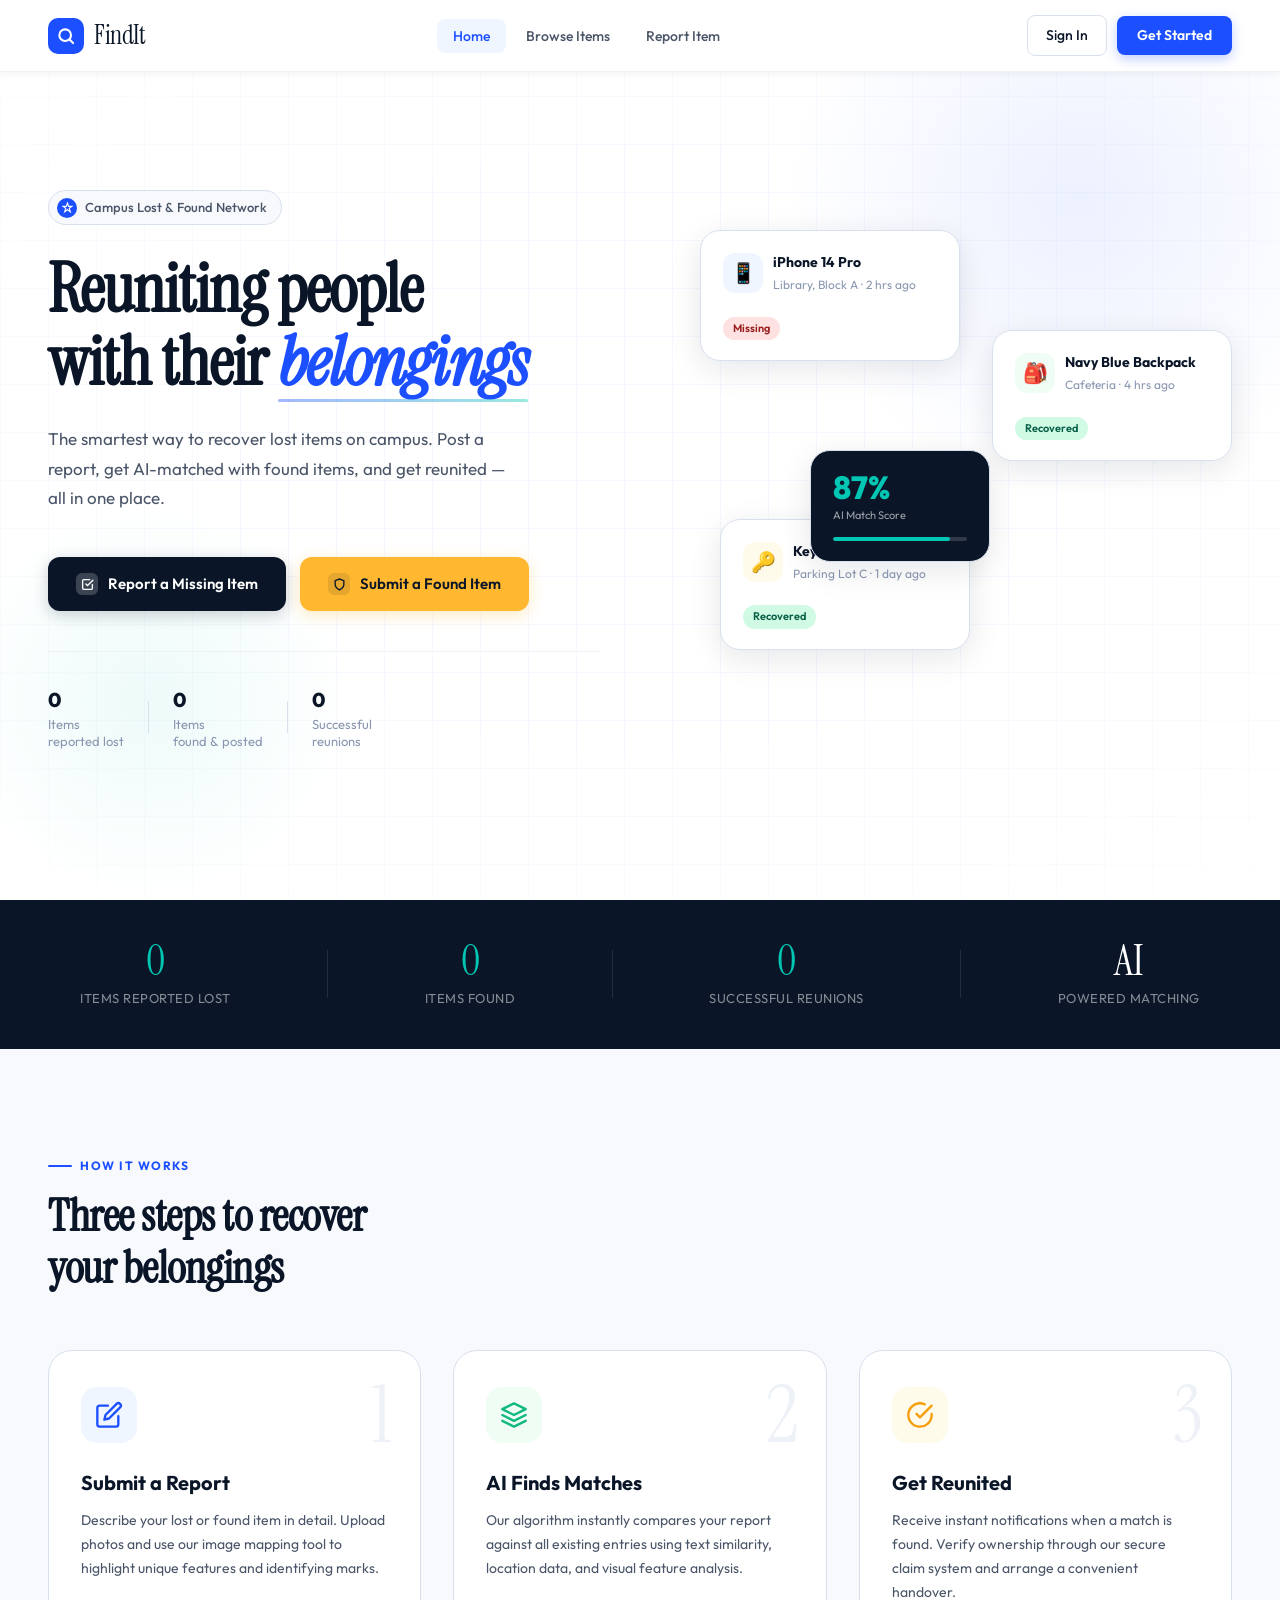
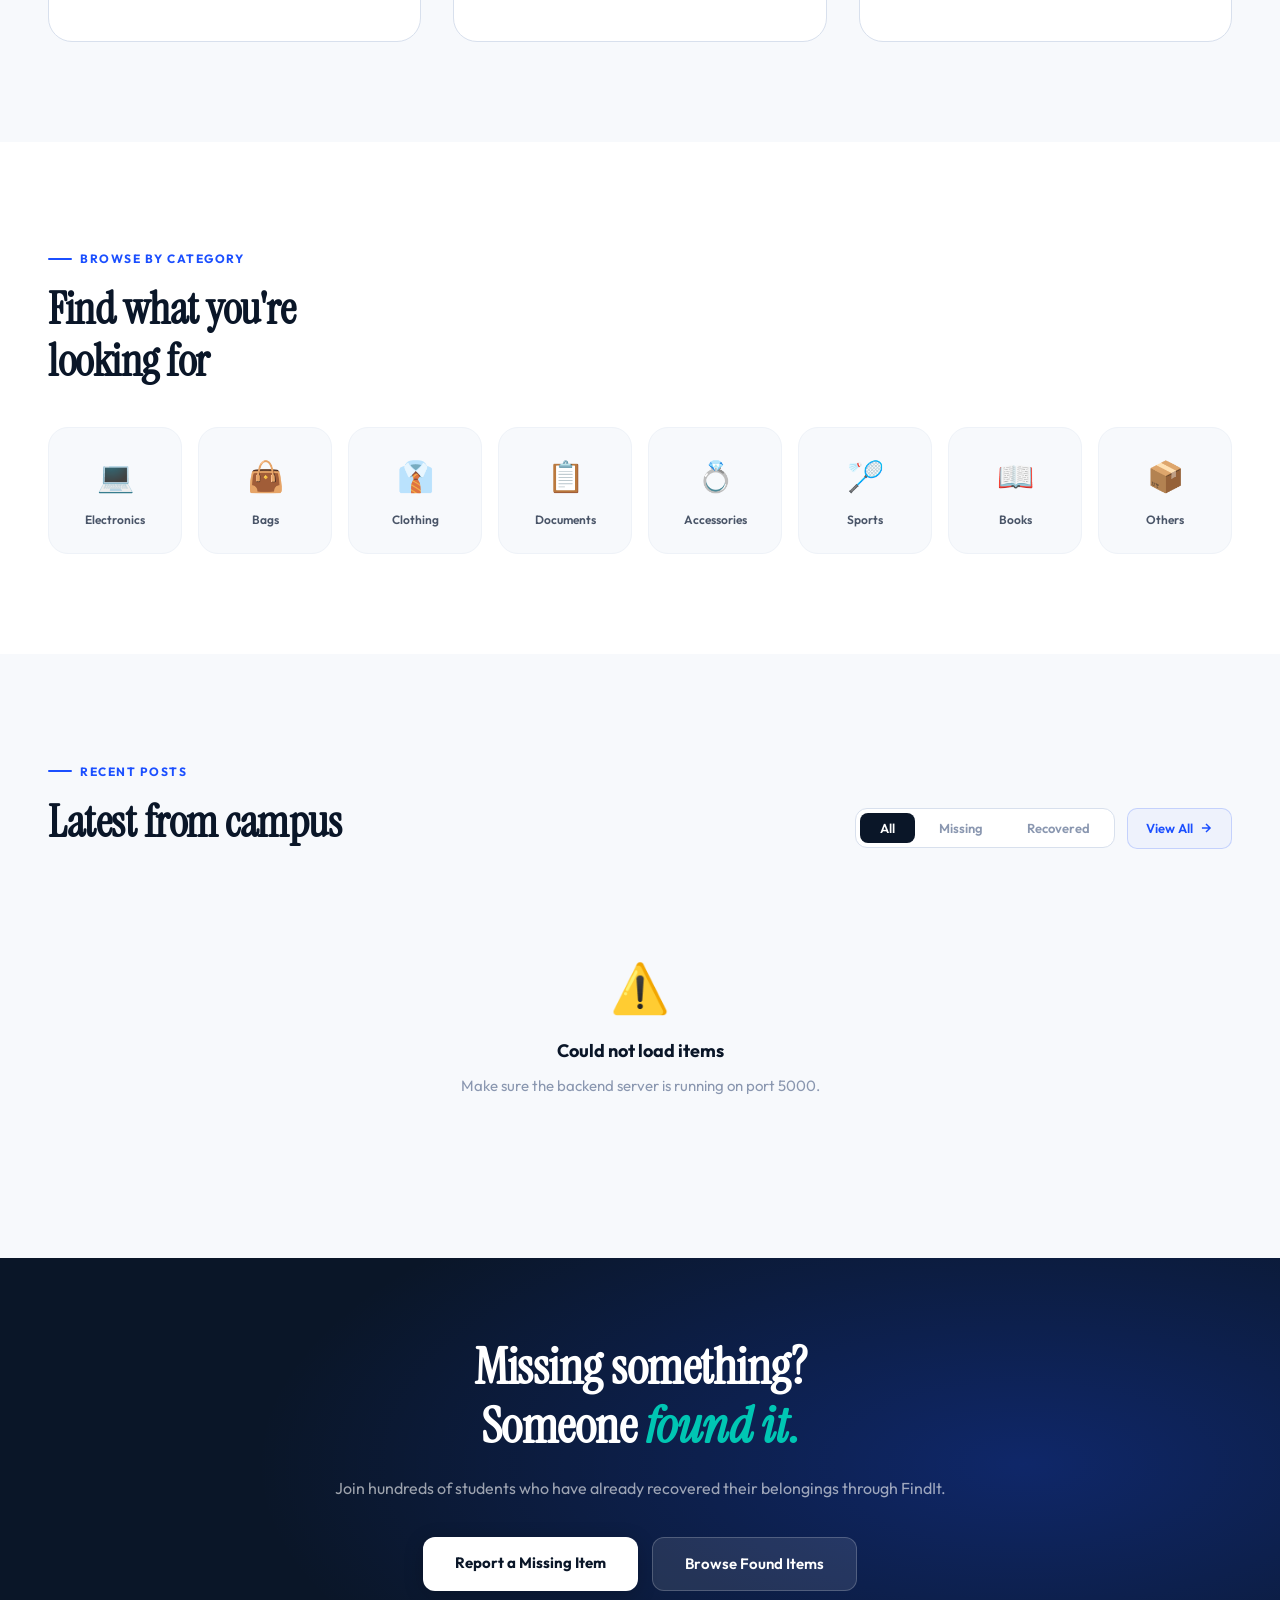
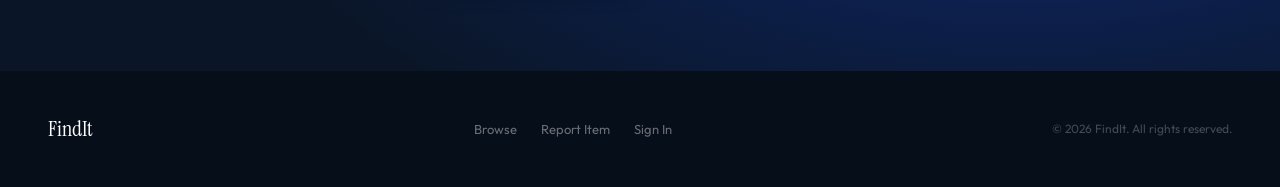
==== commit 3669eedf: "fix redirects, claims feature, copyright year" ====
--- a/frontend/index.html
+++ b/frontend/index.html
@@ -845,7 +845,7 @@
     <a href="pages/report.html">Report Item</a>
     <a href="pages/login.html">Sign In</a>
   </div>
-  <div class="footer-copy">© 2024 FindIt. All rights reserved.</div>
+  <div class="footer-copy">© 2026 FindIt. All rights reserved.</div>
 </footer>
 
 <script src="js/api.js"></script>
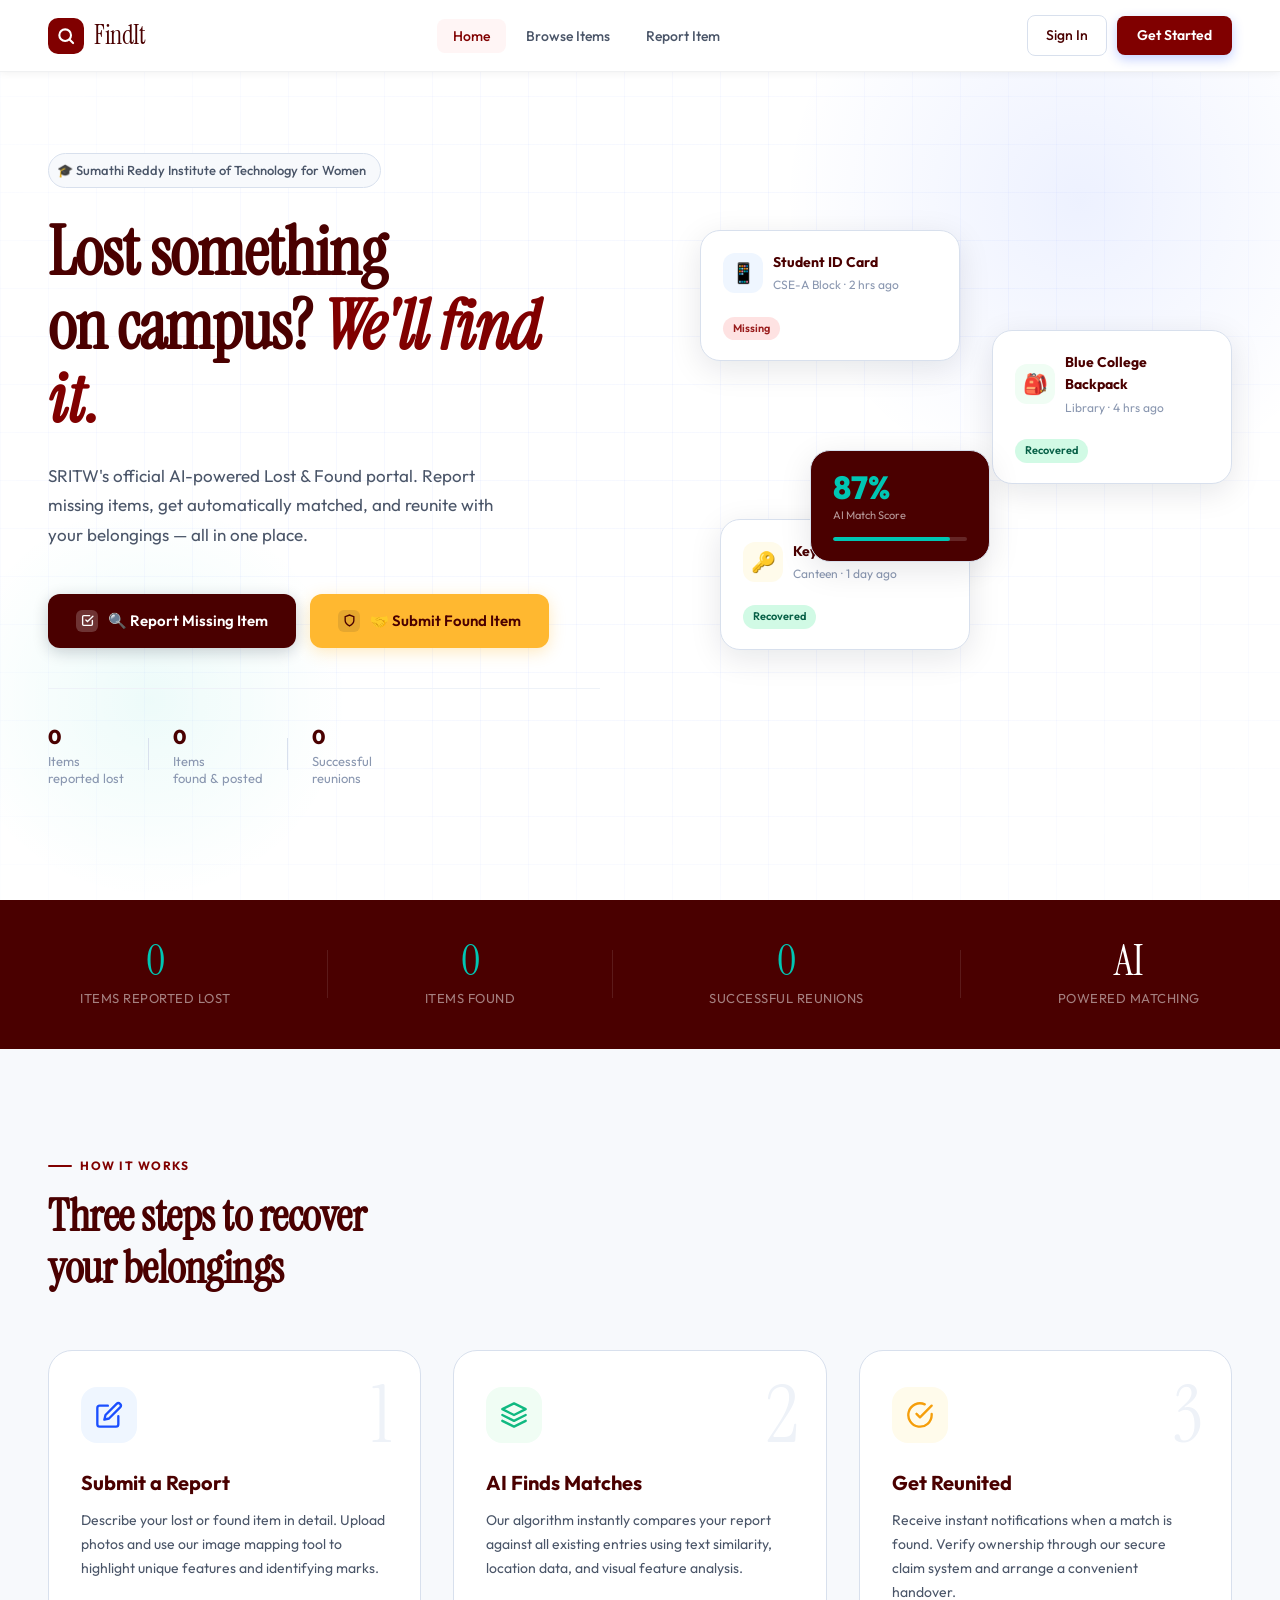
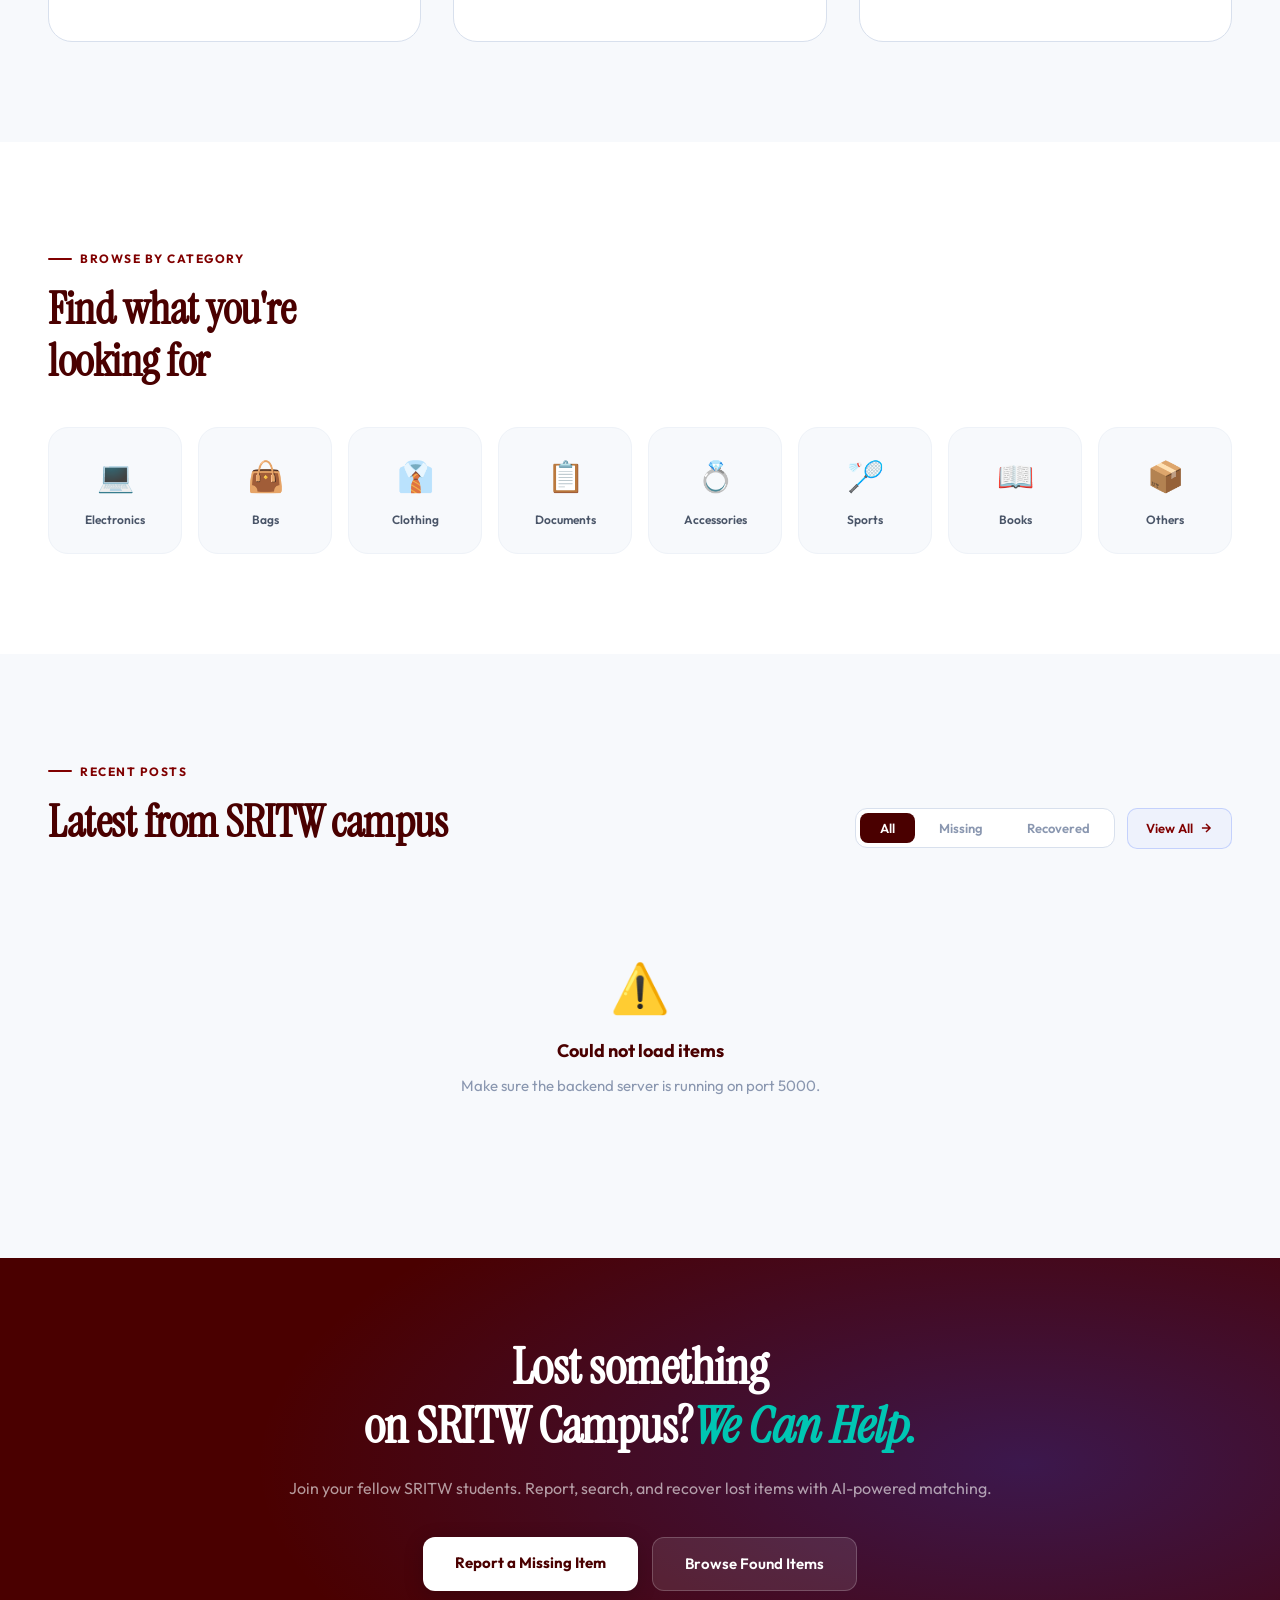
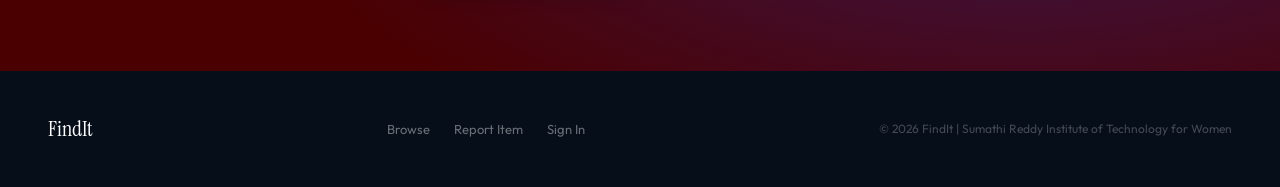
==== commit 0a5b9ead: "add admin routes" ====
--- a/frontend/index.html
+++ b/frontend/index.html
@@ -3,15 +3,15 @@
 <head>
   <meta charset="UTF-8">
   <meta name="viewport" content="width=device-width, initial-scale=1.0">
-  <title>FindIt — College Lost & Found Portal</title>
+  <title>FindIt — SRITW Campus Lost & Found Portal</title>
   <link rel="preconnect" href="https://fonts.googleapis.com">
   <link rel="preconnect" href="https://fonts.gstatic.com" crossorigin>
   <link href="https://fonts.googleapis.com/css2?family=Instrument+Serif:ital@0;1&family=Outfit:wght@300;400;500;600;700;800&display=swap" rel="stylesheet">
   <link rel="stylesheet" href="css/style.css">
   <style>
     :root {
-      --navy:    #0A1628;
-      --blue:    #1B4FFF;
+      --navy:    #4A0000;
+      --blue:    #800000;
       --sky:     #4C8EFF;
       --teal:    #00C6B3;
       --amber:   #FFB830;
@@ -573,33 +573,29 @@
   <div class="hero-blob-2"></div>
   <div class="hero-inner">
     <div class="hero-left">
-      <div class="hero-tag">
-        <div class="hero-tag-dot">
-          <svg viewBox="0 0 24 24"><path d="M12 2l2.4 7.4H22l-6.2 4.5 2.4 7.4L12 17l-6.2 4.3 2.4-7.4L2 9.4h7.6z"/></svg>
-        </div>
-        Campus Lost & Found Network
-      </div>
+    <div class="hero-tag">
+  🎓 Sumathi Reddy Institute of Technology for Women
+</div>
       <h1 class="hero-title">
-        Reuniting people<br>
-        with their <em>belongings</em>
+        Lost something <br>
+        on campus? <em>We'll find it.</em>
       </h1>
       <p class="hero-sub">
-        The smartest way to recover lost items on campus. 
-        Post a report, get AI-matched with found items, 
-        and get reunited — all in one place.
+        SRITW's official AI-powered Lost & Found portal. Report missing items,
+  get automatically matched, and reunite with your belongings — all in one place.
       </p>
       <div class="hero-actions">
         <a href="pages/report.html?type=lost" class="btn-report-lost">
           <div class="btn-icon">
             <svg viewBox="0 0 24 24"><path d="M9 11l3 3L22 4"/><path d="M21 12v7a2 2 0 01-2 2H5a2 2 0 01-2-2V5a2 2 0 012-2h11"/></svg>
           </div>
-          Report a Missing Item
+          🔍 Report Missing Item
         </a>
         <a href="pages/report.html?type=found" class="btn-report-found">
           <div class="btn-icon" style="background:rgba(10,22,40,0.1);">
             <svg viewBox="0 0 24 24"><path d="M12 22s8-4 8-10V5l-8-3-8 3v7c0 6 8 10 8 10z"/></svg>
           </div>
-          Submit a Found Item
+          🤝 Submit Found Item
         </a>
       </div>
       <div class="hero-trust">
@@ -633,8 +629,8 @@
           <div class="fcard-header">
             <div class="fcard-icon" style="background:#EFF6FF;">📱</div>
             <div>
-              <div class="fcard-title">iPhone 14 Pro</div>
-              <div class="fcard-sub">Library, Block A · 2 hrs ago</div>
+              <div class="fcard-title">Student ID Card</div>
+              <div class="fcard-sub">CSE-A Block · 2 hrs ago</div>
             </div>
           </div>
           <span class="fcard-badge badge-lost">Missing</span>
@@ -644,8 +640,8 @@
           <div class="fcard-header">
             <div class="fcard-icon" style="background:#F0FDF4;">🎒</div>
             <div>
-              <div class="fcard-title">Navy Blue Backpack</div>
-              <div class="fcard-sub">Cafeteria · 4 hrs ago</div>
+              <div class="fcard-title">Blue College Backpack</div>
+              <div class="fcard-sub">Library · 4 hrs ago</div>
             </div>
           </div>
           <span class="fcard-badge badge-found">Recovered</span>
@@ -656,7 +652,7 @@
             <div class="fcard-icon" style="background:#FFFBEB;">🔑</div>
             <div>
               <div class="fcard-title">Key Bundle</div>
-              <div class="fcard-sub">Parking Lot C · 1 day ago</div>
+              <div class="fcard-sub">Canteen · 1 day ago</div>
             </div>
           </div>
           <span class="fcard-badge badge-found">Recovered</span>
@@ -775,7 +771,7 @@
   <div class="items-header">
     <div>
       <div class="section-label">Recent Posts</div>
-      <h2 class="section-title" style="margin-bottom:0;">Latest from campus</h2>
+      <h2 class="section-title" style="margin-bottom:0;">Latest from SRITW campus</h2>
     </div>
     <div style="display:flex;align-items:center;gap:12px;flex-wrap:wrap;">
       <div class="toggle-pills">
@@ -828,8 +824,8 @@
 <!-- CTA BANNER -->
 <section class="cta-section">
   <div class="cta-inner">
-    <h2>Missing something?<br>Someone <em>found it.</em></h2>
-    <p>Join hundreds of students who have already recovered their belongings through FindIt.</p>
+    <h2>Lost something<br>on SRITW Campus?<em>We Can Help.</em></h2>
+    <p>Join your fellow SRITW students. Report, search, and recover lost items with AI-powered matching. </p>
     <div class="cta-btns">
       <a href="pages/report.html?type=lost" class="btn-cta-primary">Report a Missing Item</a>
       <a href="pages/browse.html" class="btn-cta-secondary">Browse Found Items</a>
@@ -845,7 +841,7 @@
     <a href="pages/report.html">Report Item</a>
     <a href="pages/login.html">Sign In</a>
   </div>
-  <div class="footer-copy">© 2026 FindIt. All rights reserved.</div>
+  <div class="footer-copy">© 2026 FindIt | Sumathi Reddy Institute of Technology for Women</div>
 </footer>
 
 <script src="js/api.js"></script>
--- a/frontend/css/style.css
+++ b/frontend/css/style.css
@@ -2,9 +2,9 @@
 
 /* ===== CSS VARIABLES ===== */
 :root {
-  --primary:        #2563EB;
+  --primary:        #800000;
   --primary-dark:   #1D4ED8;
-  --primary-light:  #EFF6FF;
+  --primary-light:  #FFF5F5;
   --amber:          #F59E0B;
   --amber-light:    #FFFBEB;
   --success:        #10B981;
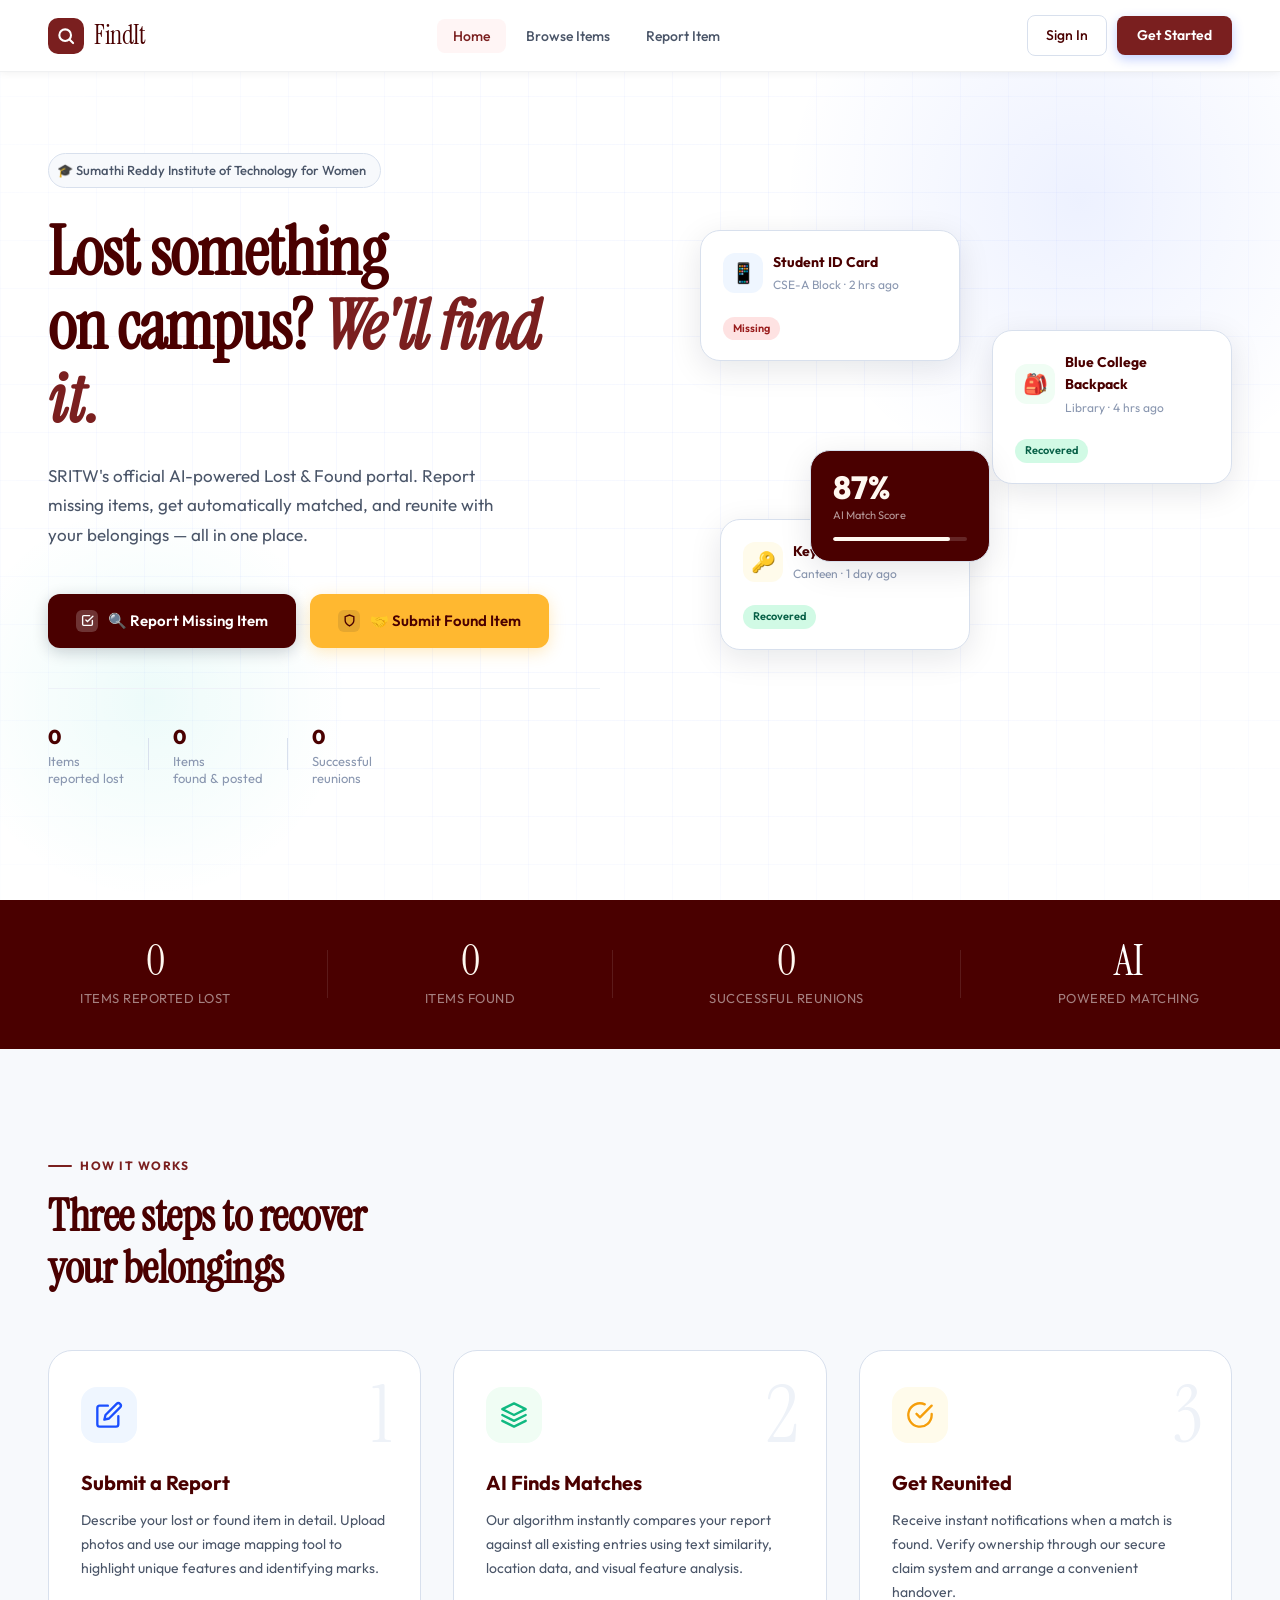
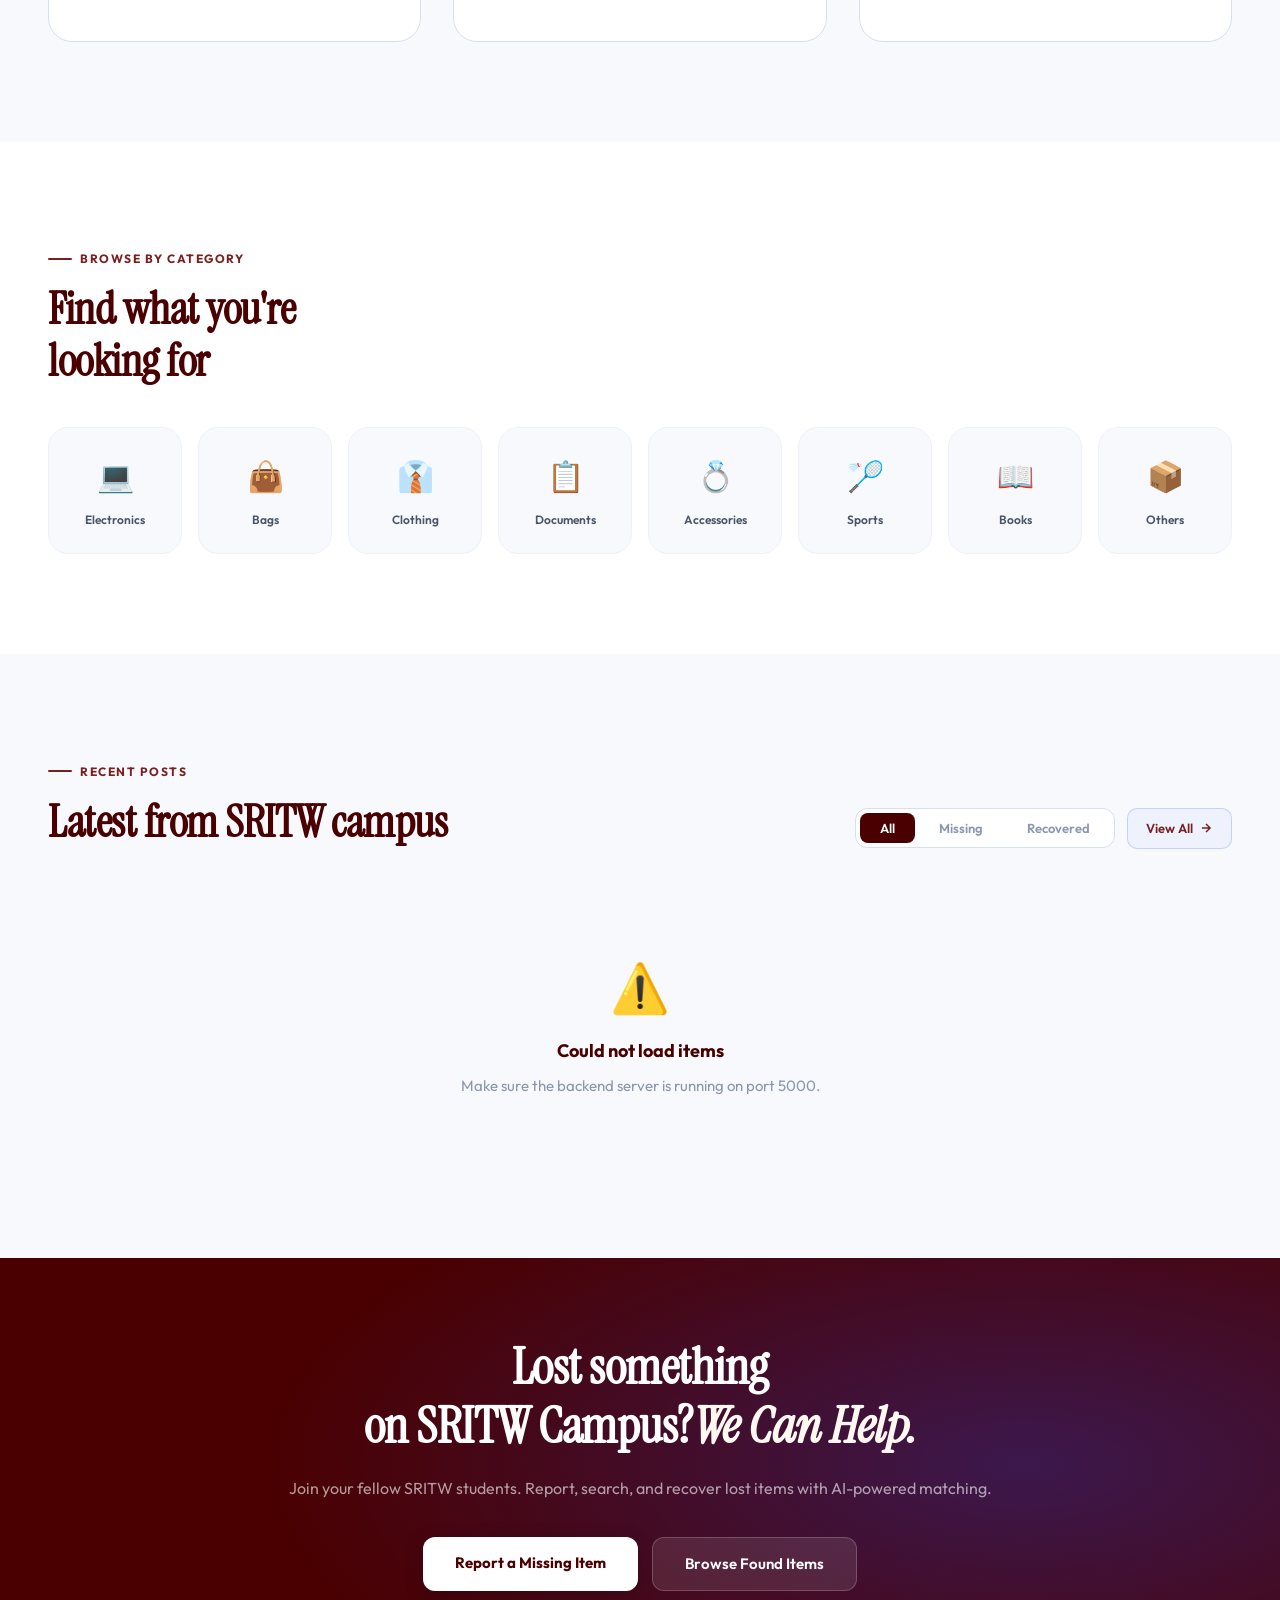
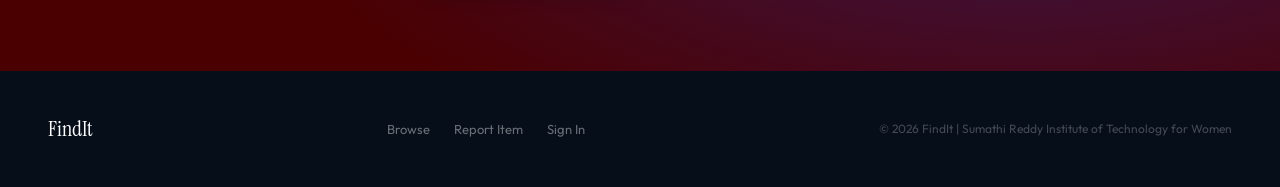
==== commit 490571dd: "add admin routes" ====
--- a/frontend/index.html
+++ b/frontend/index.html
@@ -11,9 +11,9 @@
   <style>
     :root {
       --navy:    #4A0000;
-      --blue:    #800000;
+      --blue:    #7A1F1F;
       --sky:     #4C8EFF;
-      --teal:    #00C6B3;
+      --teal:    #FFF8F0;
       --amber:   #FFB830;
       --cream:   #FFF8F0;
       --white:   #FFFFFF;
--- a/frontend/css/style.css
+++ b/frontend/css/style.css
@@ -3,7 +3,7 @@
 /* ===== CSS VARIABLES ===== */
 :root {
   --primary:        #800000;
-  --primary-dark:   #1D4ED8;
+  --primary-dark:   #5C1616;
   --primary-light:  #FFF5F5;
   --amber:          #F59E0B;
   --amber-light:    #FFFBEB;
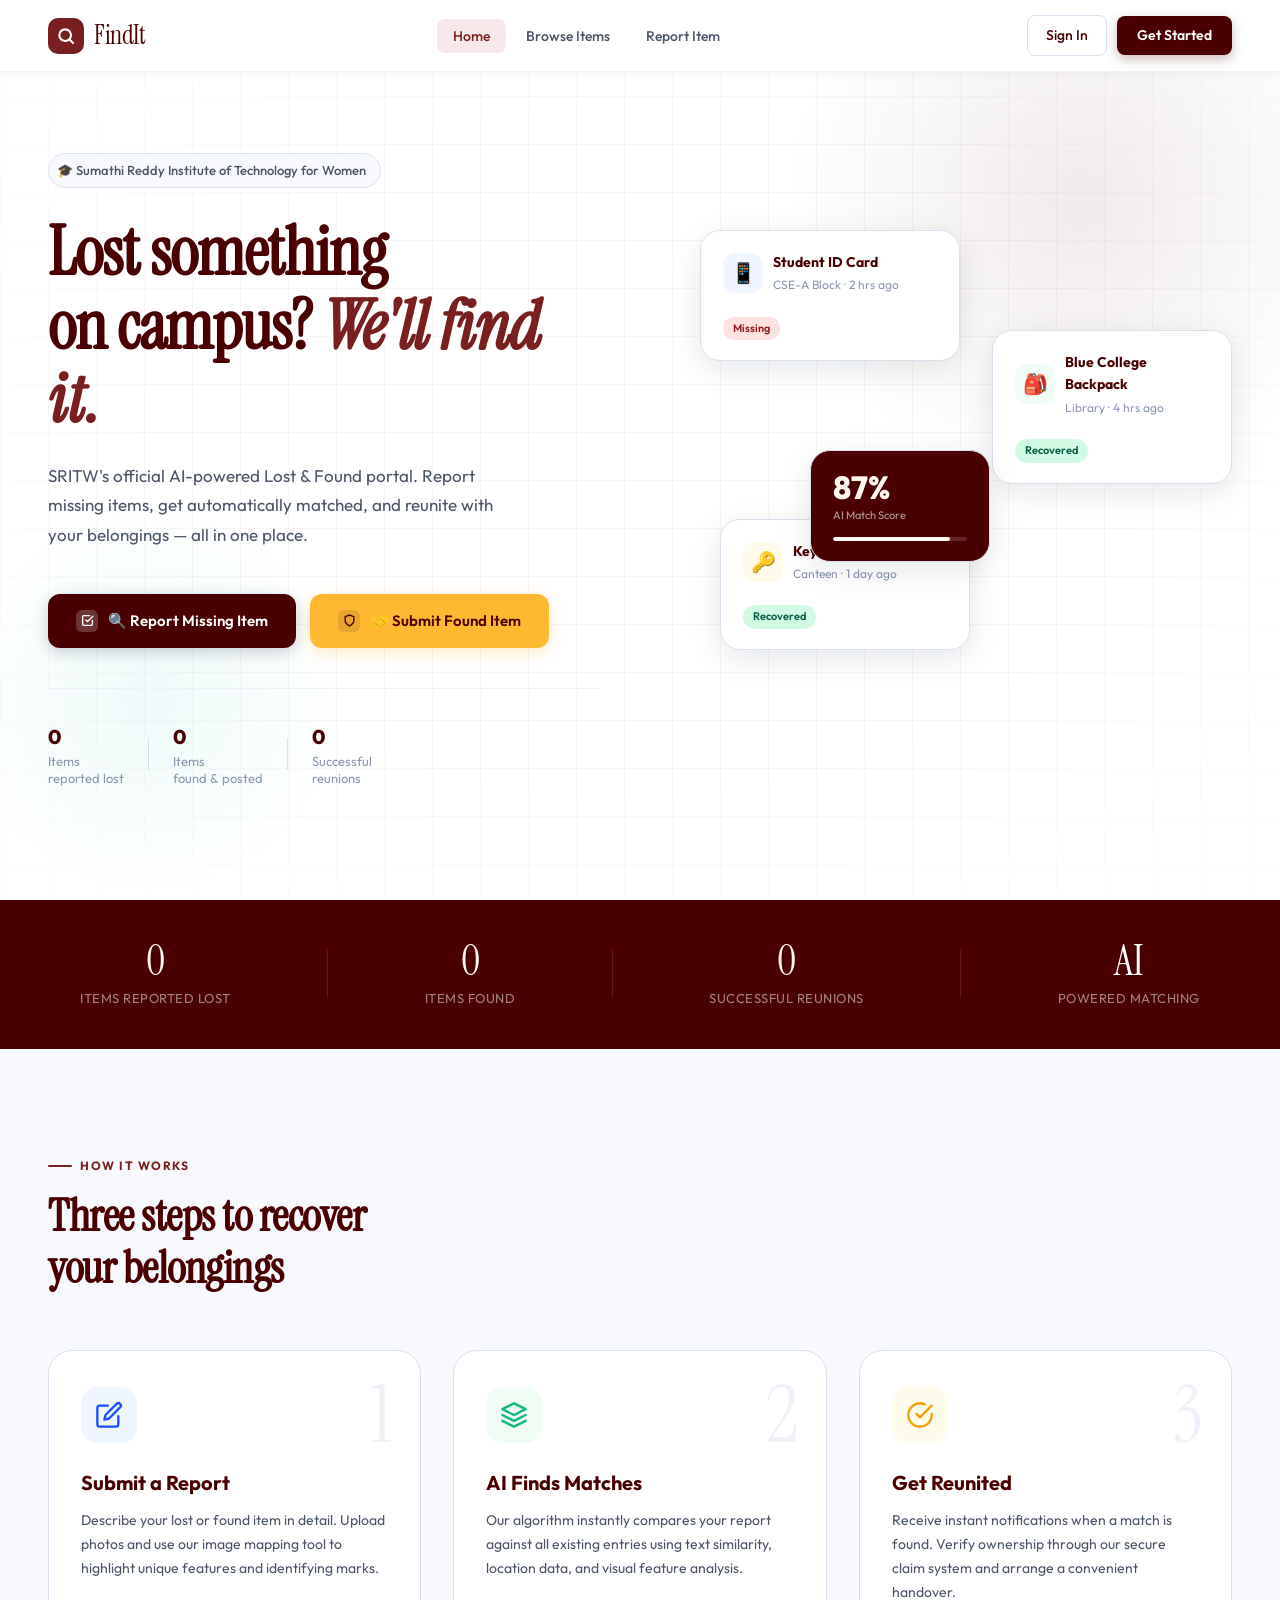
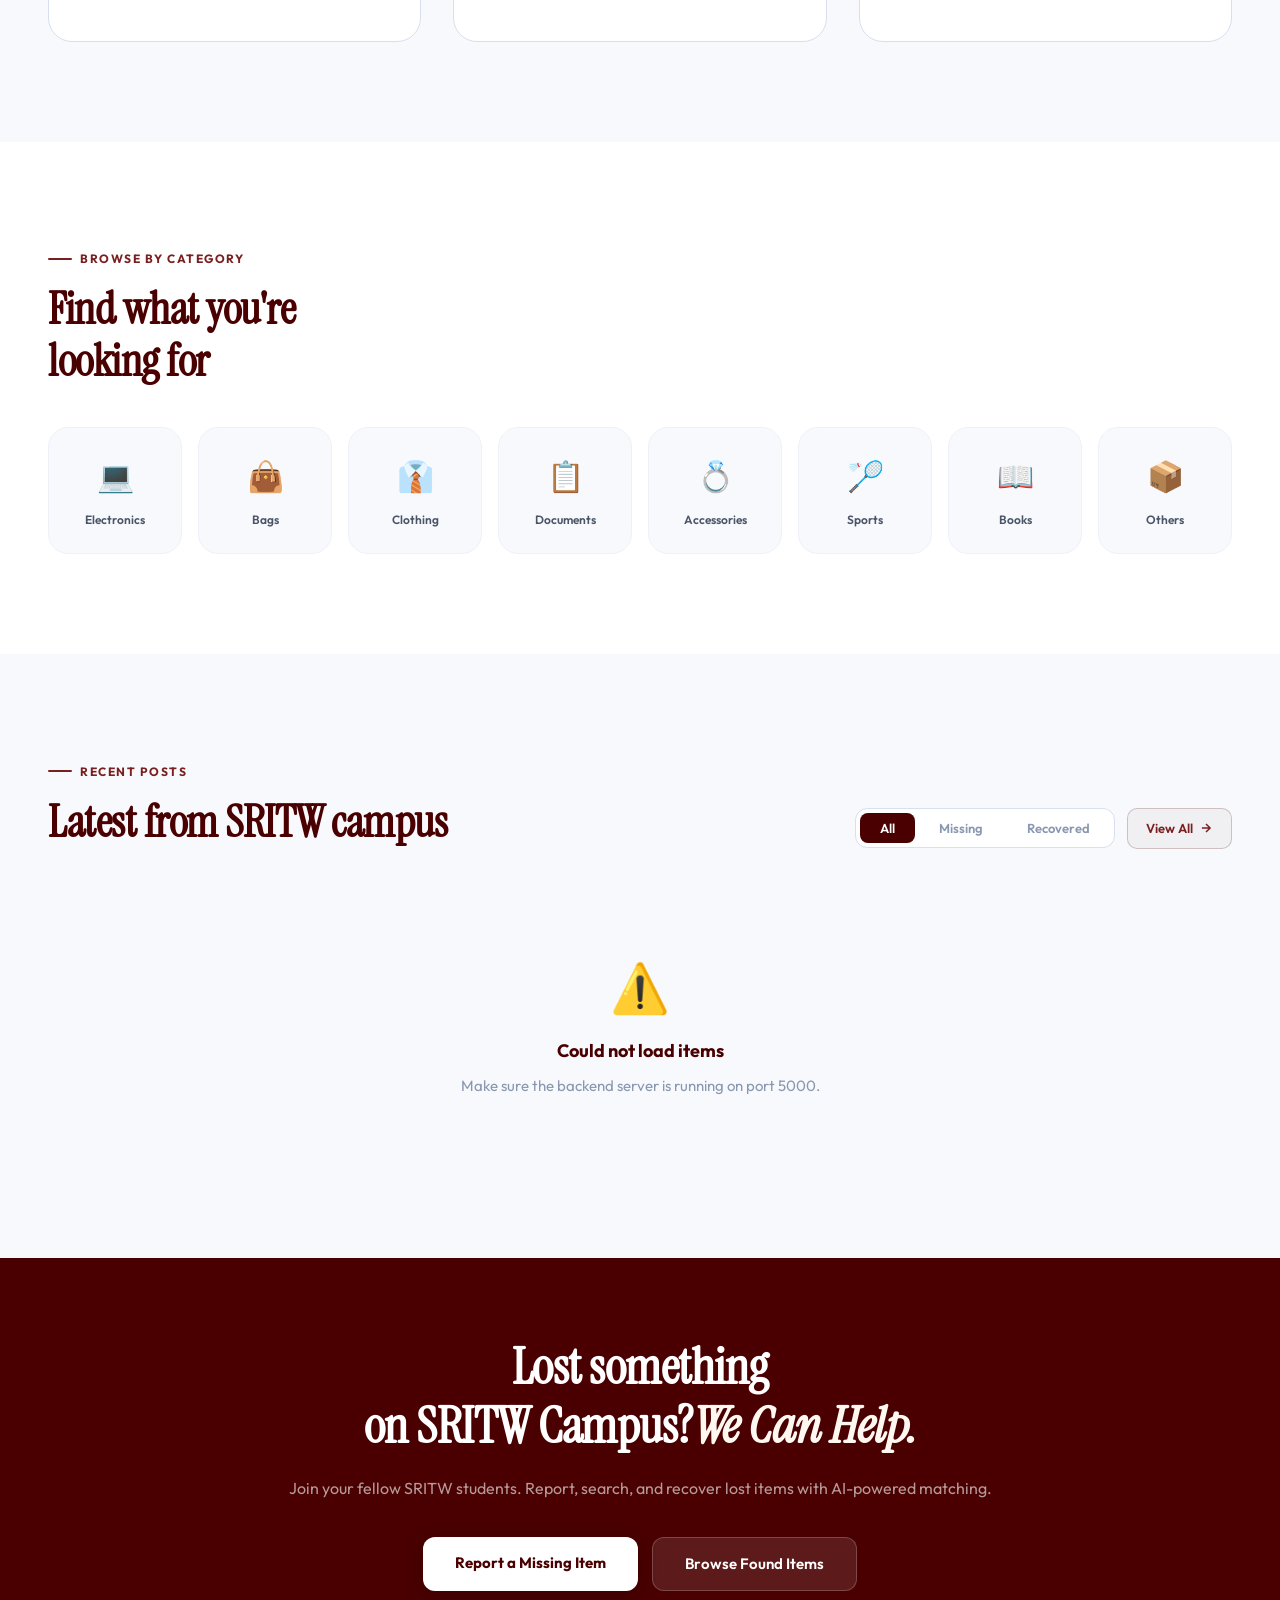
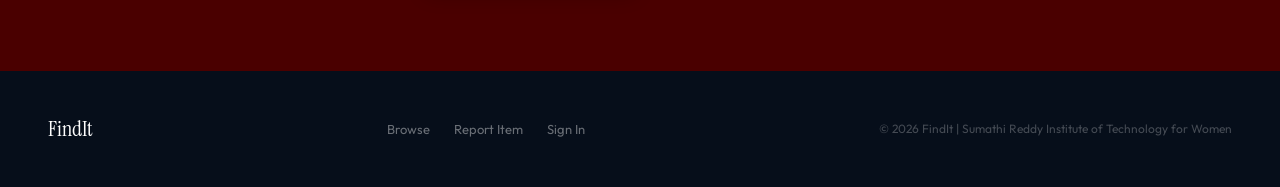
==== commit 5c145c62: "Replace hardcoded blue with navy theme color" ====
--- a/frontend/index.html
+++ b/frontend/index.html
@@ -87,12 +87,11 @@
     .btn-nav-primary {
       padding: 8px 20px; border-radius: 8px;
       font-size: 14px; font-weight: 600; color: white;
-      background: var(--blue);
+      background: var(--navy);
       border: none; transition: all 0.18s;
-      box-shadow: 0 4px 12px rgba(27,79,255,0.28);
-    }
-    .btn-nav-primary:hover { background: #1240E0; transform: translateY(-1px); box-shadow: 0 6px 20px rgba(27,79,255,0.36); }
-
+      box-shadow: 0 4px 12px rgba(74,0,0,0.28);
+    }
+    .btn-nav-primary:hover { background: var(--navy); transform: translateY(-1px); box-shadow: 0 6px 20px rgba(74,0,0,0.36); }
     /* ── HERO ── */
     .hero {
       min-height: 100vh;
@@ -108,8 +107,8 @@
       content: '';
       position: absolute; inset: 0;
       background-image:
-        linear-gradient(rgba(27,79,255,0.04) 1px, transparent 1px),
-        linear-gradient(90deg, rgba(27,79,255,0.04) 1px, transparent 1px);
+        linear-gradient(rgba(74,0,0,0.04) 1px, transparent 1px),
+        linear-gradient(90deg, rgba(74,0,0,0.04) 1px, transparent 1px);
       background-size: 48px 48px;
       mask-image: radial-gradient(ellipse 80% 80% at 50% 50%, black 40%, transparent 100%);
     }
@@ -117,7 +116,7 @@
     /* Glow blobs */
     .hero-blob-1 {
       position: absolute; width: 600px; height: 600px;
-      background: radial-gradient(circle, rgba(27,79,255,0.08) 0%, transparent 70%);
+      background: radial-gradient(circle, rgba(74,0,0,0.08) 0%, transparent 70%);
       top: -100px; right: -100px; border-radius: 50%;
       animation: blobFloat 8s ease-in-out infinite;
     }
@@ -382,7 +381,7 @@
       background: white;
       border-color: var(--blue);
       transform: translateY(-4px);
-      box-shadow: 0 8px 24px rgba(27,79,255,0.1);
+      box-shadow: 0 8px 24px rgba(74,0,0,0.1);
     }
     .cat-emoji { font-size: 30px; margin-bottom: 10px; display: block; }
     .cat-name  { font-size: 12px; font-weight: 600; color: var(--gray-600); }
@@ -414,11 +413,11 @@
       display: inline-flex; align-items: center; gap: 6px;
       padding: 9px 18px; border-radius: 10px;
       font-size: 13px; font-weight: 600; color: var(--blue);
-      border: 1.5px solid rgba(27,79,255,0.2);
-      background: rgba(27,79,255,0.04);
+      border: 1.5px solid rgba(74,0,0,0.2);
+      background: rgba(74,0,0,0.04);
       transition: all 0.18s;
     }
-    .btn-view-all:hover { background: rgba(27,79,255,0.08); }
+    .btn-view-all:hover { background: rgba(74,0,0,0.08); }
     .btn-view-all svg { width: 14px; height: 14px; fill: none; stroke: currentColor; stroke-width: 2.5; }
 
     .items-grid {
@@ -430,7 +429,7 @@
       border: 1.5px solid var(--gray-200);
       overflow: hidden; cursor: pointer; transition: all 0.22s;
     }
-    .item-card:hover { transform: translateY(-5px); box-shadow: var(--shadow-md); border-color: rgba(27,79,255,0.3); }
+    .item-card:hover { transform: translateY(-5px); box-shadow: var(--shadow-md); border-color: rgba(74,0,0,0.3); }
     .item-img {
       width: 100%; height: 180px; object-fit: cover;
       background: var(--gray-50); display: block;
@@ -469,7 +468,7 @@
     .cta-section::before {
       content: '';
       position: absolute; inset: 0;
-      background: radial-gradient(ellipse 60% 80% at 80% 50%, rgba(27,79,255,0.3), transparent);
+      background: radial-gradient(ellipse 60% 80% at 80% 50%, rgba(74,0,0,0.3), transparent);
     }
     .cta-inner {
       max-width: 800px; margin: 0 auto;
@@ -964,5 +963,16 @@
   loadStats();
   loadItems();
 </script>
+<script>
+  // Show admin button in navbar if logged in as admin
+  const __navUser = JSON.parse(localStorage.getItem('user') || 'null');
+  if (__navUser && __navUser.role === 'admin') {
+    const navCta = document.getElementById('nav-cta');
+    navCta.innerHTML = `
+      <a href="pages/admin.html" class="btn-nav-primary">⚙️ Admin Panel</a>
+      <a href="#" onclick="localStorage.removeItem('token');localStorage.removeItem('user');location.reload();" class="btn-nav-login">Logout</a>
+    `;
+  }
+</script>
 </body>
 </html>
--- a/frontend/css/style.css
+++ b/frontend/css/style.css
@@ -4,7 +4,7 @@
 :root {
   --primary:        #800000;
   --primary-dark:   #5C1616;
-  --primary-light:  #FFF5F5;
+  --primary-light:  #F7E9E9;
   --amber:          #F59E0B;
   --amber-light:    #FFFBEB;
   --success:        #10B981;
@@ -37,6 +37,22 @@
 img { max-width: 100%; }
 button { font-family: inherit; cursor: pointer; }
 
+/* ===== REMOVE BLUE TAP/FOCUS HIGHLIGHT ===== */
+button, a {
+  -webkit-tap-highlight-color: transparent;
+}
+
+button:focus-visible,
+a:focus-visible {
+  outline: 2px solid var(--amber);
+  outline-offset: 2px;
+}
+
+button:focus:not(:focus-visible),
+a:focus:not(:focus-visible) {
+  outline: none;
+}
+
 /* ===== TOAST ANIMATION ===== */
 @keyframes slideIn {
   from { opacity: 0; transform: translateX(40px); }
@@ -87,7 +103,7 @@
 }
 .btn-primary:hover {
   transform: translateY(-2px);
-  box-shadow: 0 6px 20px rgba(37,99,235,0.4);
+  box-shadow: 0 6px 20px rgba(255, 184, 48, 0.4);
 }
 .btn-amber {
   background: linear-gradient(135deg, var(--amber), #D97706);
